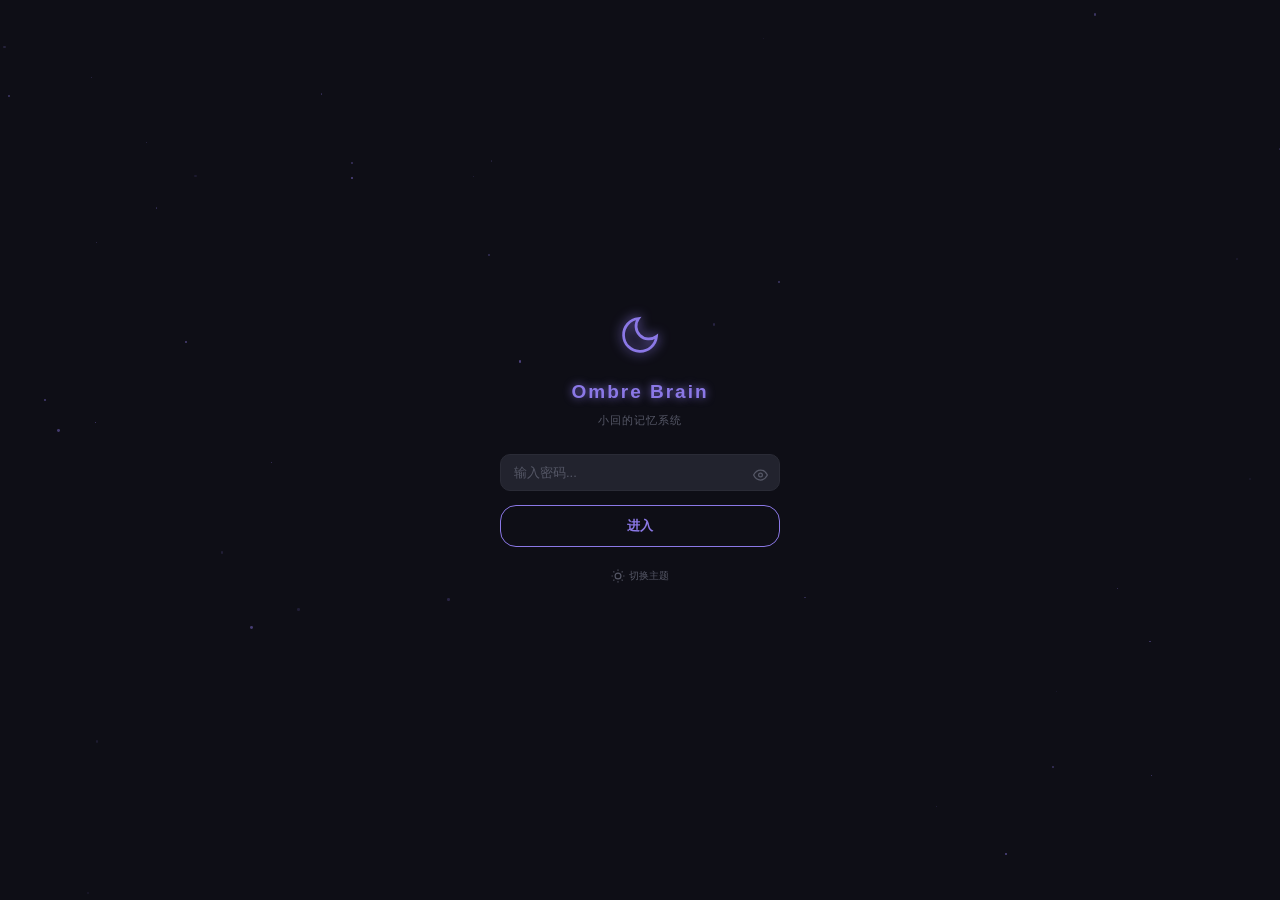
==== dashboard/static/ombre_frontend_extracted.html @ 88bc4b04 "Update" ====
﻿<!DOCTYPE html>
<html lang="zh-CN">
<head>
    <meta charset="UTF-8">
    <meta name="viewport" content="width=device-width,initial-scale=1.0,maximum-scale=1.0,user-scalable=no,viewport-fit=cover">
    <meta name="apple-mobile-web-app-capable" content="yes">
    <meta name="apple-mobile-web-app-status-bar-style" content="black-translucent">
    <meta name="apple-mobile-web-app-title" content="Ombre Brain">
    <link rel="apple-touch-icon" href="/icons/icon_light_192.png">
    <link rel="manifest" href="/manifest.json">
    <meta name="theme-color" content="#0e0e16">
    <title>Ombre Brain</title>
    <link rel="icon" href="data:image/svg+xml,<svg xmlns='http://www.w3.org/2000/svg' viewBox='0 0 100 100'><text y='.9em' font-size='90'>✨</text></svg>">
    <style>
        :root{
          --bg:#0e0e16;
          --bg-card:#16171f;
          --bg-surface:#1d1e28;
          --bg-input:#22232e;
          --border:#2a2b36;
          --text:#e2e3ea;
          --text-mid:#979aaa;
          --text-dim:#555766;
          --purple:#8b78e6;
          --purple-text:#c4b8f5;
          --purple-dim:rgba(139,120,230,0.1);
          --purple-glow:rgba(139,120,230,0.25);
          --pink:#e8a0b4;
          --pink-dim:rgba(232,160,180,0.1);
          --blue:#7eb8e0;
          --blue-dim:rgba(126,184,224,0.1);
          --shadow:0 2px 12px rgba(0,0,0,0.3)
        }
        [data-theme="light"]{
          --bg:#f5f4fa;
          --bg-card:#ffffff;
          --bg-surface:#f0eef8;
          --bg-input:#edeaf6;
          --border:#ddd8ee;
          --text:#2a2a3a;
          --text-mid:#6b6a80;
          --text-dim:#9896ac;
          --purple-text:#6b5bb8;
          --purple-dim:rgba(139,120,230,0.08);
          --purple-glow:rgba(139,120,230,0.15);
          --pink-dim:rgba(232,160,180,0.08);
          --blue-dim:rgba(126,184,224,0.08);
          --shadow:0 2px 12px rgba(139,120,230,0.08)
        }
        *{
          margin:0;
          padding:0;
          box-sizing:border-box;
          -webkit-tap-highlight-color:transparent
        }
        body{
          background:var(--bg);
          color:var(--text);
          font-family:'Noto Sans SC','PingFang SC',-apple-system,sans-serif;
          -webkit-font-smoothing:antialiased;
          overscroll-behavior:none;
          min-height:100dvh;
          transition:background .3s,color .3s
        }
        input,textarea,select,button{
          font-family:inherit
        }
        input:focus,textarea:focus{
          border-color:var(--purple)!important;
          outline:none;
          box-shadow:0 0 0 2px var(--purple-dim)
        }
        input::placeholder,textarea::placeholder{
          color:var(--text-dim)
        }
        input:-webkit-autofill,input:-webkit-autofill:hover,input:-webkit-autofill:focus,input:-webkit-autofill:active{
          -webkit-box-shadow:0 0 0 50px var(--bg-input) inset!important;
          -webkit-text-fill-color:var(--text)!important;
          transition:background-color 5000s ease-in-out 0s
        }
        ::-webkit-scrollbar{
          width:3px
        }
        ::-webkit-scrollbar-thumb{
          background:var(--border);
          border-radius:3px
        }
        html{
          overflow-y:scroll
        }
        .stars-bg{
          position:fixed;
          inset:0;
          z-index:0;
          pointer-events:none;
          overflow:hidden
        }
        .star{
          position:absolute;
          border-radius:50%;
          background:var(--purple)
        }
        @keyframes float{
          0%,100%{
          transform:translateY(0) scale(1);
          opacity:.3
        }
        50%{
          transform:translateY(-8px) scale(1.2);
          opacity:.7
        }
        }
        @keyframes slideUp{
          from{
          transform:translateY(16px);
          opacity:0
        }
        to{
          transform:translateY(0);
          opacity:1
        }
        }
        .batch-active .card{
          animation:none!important
        }
        @keyframes fadeIn{
          from{
          opacity:0
        }
        to{
          opacity:1
        }
        }
        @keyframes shake{
          0%,100%{
          transform:translateX(0)
        }
        25%{
          transform:translateX(-6px)
        }
        75%{
          transform:translateX(6px)
        }
        }
        @keyframes toastIn{
          from{
          transform:translate(-50%, calc(-50% - 16px));
          opacity:0
        }
        to{
          transform:translate(-50%, -50%);
          opacity:1
        }
        }
        @keyframes spin{
          to{
          transform:rotate(360deg)
        }
        }
        .input{
          width:100%;
          padding:10px 13px;
          border-radius:10px;
          border:1px solid var(--border);
          background:var(--bg-input);
          color:var(--text);
          font-size:13px;
          transition:border-color .2s,box-shadow .2s
        }
        .textarea{
          resize:vertical;
          line-height:1.7;
          min-height:80px
        }
        .label{
          display:block;
          font-size:11px;
          color:var(--text-dim);
          margin:11px 0 4px
        }
        .ghost-btn{
          padding:9px 16px;
          border-radius:16px;
          border:1.5px solid var(--purple);
          background:transparent;
          color:var(--purple);
          font-size:12px;
          font-weight:600;
          cursor:pointer;
          transition:all .2s;
          display:inline-flex;
          align-items:center;
          gap:4px
        }
        .ghost-btn.pink{
          border-color:var(--pink);
          color:var(--pink)
        }
        .ghost-btn.blue{
          border-color:var(--blue);
          color:var(--blue)
        }
        .ghost-btn.full{
          width:100%;
          justify-content:center;
          padding:11px;
          font-size:13px
        }
        .ghost-btn:disabled{
          opacity:.4;
          cursor:not-allowed
        }
        .ghost-btn:active{
          background:var(--purple);
          color:#fff;
          box-shadow:0 3px 12px var(--purple-glow)
        }
        .ghost-btn.pink:active{
          background:var(--pink);
          color:#fff
        }
        .ghost-btn.blue:active{
          background:var(--blue);
          color:#fff
        }
        @media (hover: hover){
        .ghost-btn:hover{
          background:var(--purple);
          color:#fff;
          box-shadow:0 3px 12px var(--purple-glow)
        }
        .ghost-btn.pink:hover{
          background:var(--pink);
          color:#fff
        }
        .ghost-btn.blue:hover{
          background:var(--blue);
          color:#fff
        }
        .ghost-btn:disabled:hover{
          background:transparent;
          color:var(--purple);
          box-shadow:none
        }
        }
        .chip{
          padding:4px 10px;
          border-radius:12px;
          border:1px solid var(--border);
          background:transparent;
          color:var(--text-mid);
          font-size:11px;
          cursor:pointer;
          transition:all .2s;
          white-space:nowrap
        }
        .chip.active{
          border-color:var(--purple);
          background:var(--purple-dim);
          color:var(--purple);
          font-weight:600
        }
        .card{
          background:var(--bg-card);
          border-radius:11px;
          padding:14px;
          margin-bottom:10px;
          border-left:3px solid var(--purple);
          box-shadow:var(--shadow);
          transition:transform .15s,opacity .15s;
          position:relative
        }
        .card:active{
          transform:scale(.995)
        }
        .card.pinned{
          border-left-color:var(--pink)
        }
        .card.resolved{
          border-left-color:var(--text-dim)
        }
        .card.feel{
          border-left-color:var(--blue)
        }
        .card.digested{
          opacity:0.4;
          border-left-color:var(--border)!important
        }
        .badge{
          font-size:9px;
          padding:2px 7px;
          border-radius:6px;
          font-weight:500;
          white-space:nowrap
        }
        .toast{
          position:fixed;
          top:20%;
          left:50%;
          transform: translate(-50%, -50%); 
          z-index:999;
          padding:8px 16px;
          border-radius:10px;
          background:var(--bg-surface);
          border:1px solid;
          font-size:12px;
          font-weight:500;
          box-shadow:0 4px 20px rgba(0,0,0,.4);
          animation:toastIn .25s ease;
          display:flex;
          align-items:center;
          gap:5px
        }
        .toast.ok{
          border-color:rgba(126,184,224,.3);
          color:var(--blue)
        }
        .toast.err{
          border-color:rgba(232,160,180,.3);
          color:var(--pink)
        }
        .modal-overlay{
          position:fixed;
          inset:0;
          z-index:200;
          background:rgba(0,0,0,.5);
          display:flex;
          align-items:center;
          justify-content:center;
          padding:20px;
          animation:fadeIn .15s
        }
        .modal{
          background:var(--bg-surface);
          border-radius:13px;
          padding:22px;
          max-width:360px;
          width:100%;
          text-align:center;
          border:1px solid var(--border)
        }
        .section-hdr{
          text-align:center;
          margin-bottom:14px;
          padding-top:4px
        }
        .section-hdr h2{
          font-size:17px;
          font-weight:700;
          margin-bottom:2px
        }
        .section-hdr p{
          color:var(--text-dim);
          font-size:11px
        }
        .stat-grid{
          display:grid;
          gap:5px;
          margin-bottom:12px
        }
        .stat-card{
          background:var(--bg-card);
          border-radius:9px;
          padding:9px 4px;
          text-align:center;
          box-shadow:var(--shadow)
        }
        .stat-card .val{
          font-size:17px;
          font-weight:700;
          color:var(--purple)
        }
        .stat-card .lbl{
          font-size:9px;
          color:var(--text-dim);
          margin-top:1px
        }
        .info-box{
          padding:8px 10px;
          background:var(--purple-dim);
          border-radius:8px;
          font-size:10px;
          color:var(--text-mid);
          line-height:1.7;
          margin-top:9px
        }
        .info-box b{
          color:var(--purple-text)
        }
        .edit-panel{
          margin-top:8px;
          padding:12px;
          background:var(--bg-surface);
          border-radius:9px;
          animation:slideUp .2s ease
        }
        .tags-row{
          display:flex;
          gap:3px;
          flex-wrap:wrap;
          margin-bottom:6px
        }
        .tag{
          background:var(--purple-dim);
          color:var(--purple);
          padding:2px 7px;
          border-radius:7px;
          font-size:10px;
          font-weight:500
        }
        .meta-row{
          display:flex;
          gap:6px;
          flex-wrap:wrap;
          font-size:10px;
          color:var(--text-dim);
          margin-bottom:4px
        }
        .loading-spinner{
          width:18px;
          height:18px;
          border:2px solid var(--border);
          border-top-color:var(--purple);
          border-radius:50%;
          animation:spin .6s linear infinite;
          display:inline-block
        }
        .page{
          padding:14px 15px 0;
          display:none
        }
        .page.active{
          display:block
        }
        .bottom-nav{
          position:fixed;
          bottom:0;
          left:0;
          right:0;
          z-index:100;
          background:var(--bg);
          transition:background .3s
        }
        [data-theme="light"] .bottom-nav{
          background:var(--bg)
        }
        .bottom-nav-inner{
          display:flex;
          max-width:500px;
          margin:0 auto;
          padding-bottom:max(env(safe-area-inset-bottom),5px)
        }
        .nav-btn{
          flex:1;
          display:flex;
          flex-direction:column;
          align-items:center;
          gap:2px;
          padding:9px 0 4px;
          background:transparent;
          border:none;
          cursor:pointer;
          color:var(--text-dim);
          transition:color .2s;
          font-size:10px
        }
        .nav-btn.active{
          color:var(--purple)
        }
        .nav-btn .dot{
          width:4px;
          height:4px;
          border-radius:2px;
          background:var(--purple);
          margin-top:1px;
          opacity:0;
          transition:opacity .2s
        }
        .nav-btn.active .dot{
          opacity:1
        }
        .top-bar{
          position:sticky;
          top:0;
          z-index:100;
          background:var(--bg);
          border-bottom:none;
          padding:12px 16px;
          padding-top:calc(env(safe-area-inset-top, 0px) + 12px);
          display:flex;
          align-items:center;
          justify-content:space-between;
          transition:background .3s
        }
        [data-theme="light"] .top-bar{
          background:var(--bg)
        }
        .search-box{
          position:relative;
          margin-bottom:8px
        }
        .search-box input{
          padding-left:34px
        }
        .search-box svg{
          position:absolute;
          left:12px;
          top:50%;
          transform:translateY(-50%);
          color:var(--text-dim)
        }
        .search-clear{
          position:absolute;
          right:8px;
          top:50%;
          transform:translateY(-50%);
          background:none;
          border:none;
          cursor:pointer;
          color:var(--text-dim);
          padding:3px
        }
        .filter-toggle{
          display:flex;
          align-items:center;
          gap:3px;
          background:none;
          border:none;
          color:var(--text-mid);
          font-size:11px;
          cursor:pointer;
          padding:1px 0;
          margin-bottom:8px
        }
        .filter-panel{
          background:var(--bg-card);
          border-radius:9px;
          padding:10px 12px;
          margin-bottom:12px;
          animation:slideUp .2s ease
        }
        .toggle-track{
          width:34px;
          height:18px;
          border-radius:9px;
          border:none;
          cursor:pointer;
          position:relative;
          transition:background .2s;
          padding:0;
          flex-shrink:0
        }
        .toggle-knob{
          width:14px;
          height:14px;
          border-radius:7px;
          background:#fff;
          position:absolute;
          top:2px;
          transition:left .2s
        }
        .chart-card{
          background:var(--bg-card);
          border-radius:11px;
          padding:12px 10px 8px;
          margin-bottom:10px;
          box-shadow:var(--shadow)
        }
        .chart-card h3{
          font-size:13px;
          font-weight:600;
          margin:0 0 8px 3px
        }
        .chart-bar{
          display:flex;
          align-items:center;
          gap:6px;
          margin-bottom:5px
        }
        .chart-bar-label{
          font-size:10px;
          color:var(--text-mid);
          width:52px;
          text-align:right;
          flex-shrink:0;
          overflow:hidden;
          text-overflow:ellipsis;
          white-space:nowrap
        }
        .chart-bar-fill{
          height:18px;
          border-radius:4px;
          transition:width .5s ease;
          min-width:2px
        }
        .chart-bar-val{
          font-size:10px;
          color:var(--text-dim);
          flex-shrink:0;
          white-space:nowrap;
          min-width:20px;
          text-align:right
        }
        .login-wrap{
          min-height:100dvh;
          display:flex;
          align-items:center;
          justify-content:center;
          padding:24px;
          position:relative
        }
        .login-card{
          text-align:center;
          width:100%;
          max-width:280px;
          z-index:1
        }
        .login-moon{
          margin:0 auto 24px;
          display:flex;
          align-items:center;
          justify-content:center
        }
        .login-moon svg{
          filter:drop-shadow(0 0 6px rgba(139,120,230,1))
        }
        .theme-btn{
          background:none;
          border:none;
          cursor:pointer;
          color:var(--text-dim);
          padding:4px;
          display:flex;
          align-items:center;
          transition:color .2s
        }
        .theme-btn:hover{
          color:var(--purple)
        }
        input[type="datetime-local"]{
          color-scheme:dark;
          background:var(--bg-input);
          border:1.5px solid var(--border);
          border-radius:8px;
          color:var(--text);
          font-size:13px;
          padding:7px 10px;
          cursor:pointer;
          transition:border-color .2s
        }
        input[type="datetime-local"]:hover{
          border-color:var(--purple)
        }
        input[type="datetime-local"]:focus{
          outline:none;
          border-color:var(--purple);
          box-shadow:0 0 0 2px var(--purple-dim)
        }
        input[type="datetime-local"]::-webkit-calendar-picker-indicator{
          filter:invert(0.6) sepia(1) saturate(3) hue-rotate(220deg);
          cursor:pointer;
          border-radius:4px;
          padding:2px
        }
        input[type="datetime-local"]::-webkit-calendar-picker-indicator:hover{
          filter:invert(0.8) sepia(1) saturate(4) hue-rotate(220deg)
        }
        [data-theme="light"] input[type="datetime-local"]{
          color-scheme:light
        }
        [data-theme="light"] input[type="datetime-local"]::-webkit-calendar-picker-indicator{
          filter:invert(0.3) sepia(1) saturate(3) hue-rotate(220deg)
        }
        input[type="range"]{
          -webkit-appearance:none;
          appearance:none;
          width:100%;
          height:4px;
          border-radius:2px;
          background:var(--border);
          outline:none;
          cursor:pointer;
          --thumb-color:var(--purple)
        }
        input[type="range"]::-webkit-slider-thumb{
          -webkit-appearance:none;
          width:14px;
          height:14px;
          border-radius:50%;
          background:var(--thumb-color);
          cursor:pointer;
          border:none;
          margin-top:0
        }
        input[type="range"]::-moz-range-track{
          height:4px;
          border-radius:2px;
          background:transparent;
          border:none
        }
        input[type="range"]::-moz-range-thumb{
          width:14px;
          height:14px;
          border-radius:50%;
          background:var(--thumb-color);
          cursor:pointer;
          border:none
        }
        .quick-actions{
          display:flex;
          gap:4px;
          flex-wrap:wrap;
          margin-top:6px;
          padding-top:6px;
        }
        .quick-btn{
          padding:4px 10px;
          border-radius:10px;
          border:1px solid var(--border);
          background:transparent;
          color:var(--text-mid);
          font-size:10px;
          cursor:pointer;
          transition:all .15s;
          display:inline-flex;
          align-items:center;
          gap:3px
        }
        @media (hover: hover) {
          .quick-btn:hover{
            border-color:var(--purple);
            color:var(--purple);
            background:var(--purple-dim)
          }
          .quick-btn.danger:hover{
            border-color:var(--pink);
            color:var(--pink);
            background:var(--pink-dim)
          }
        }
        
        .quick-btn:active{
          border-color:var(--purple);
          color:var(--purple);
          background:var(--purple-dim)
        }
        .quick-btn.danger:active{
          border-color:var(--pink);
          color:var(--pink);
          background:var(--pink-dim)
        }
        .batch-bar{
          position:fixed;
          top:calc(env(safe-area-inset-top, 0px) + 50px);
          left:50%;
          transform:translateX(-50%);
          z-index:101;
          background:var(--bg-surface);
          border:1px solid var(--border);
          border-radius:12px;
          padding:8px 14px;
          display:flex;
          align-items:center;
          gap:8px;
          box-shadow:0 4px 20px rgba(0,0,0,.3);
          max-width:460px;
          width:calc(100% - 30px)
        }
        [data-theme="light"] .batch-bar{
          box-shadow:0 4px 20px rgba(139,120,230,.12)
        }
        .batch-check{
          width:18px;
          height:18px;
          border-radius:5px;
          border:1.5px solid var(--border);
          background:transparent;
          cursor:pointer;
          display:flex;
          align-items:center;
          justify-content:center;
          transition:all .15s;
          flex-shrink:0;
          font-size:11px;
          color:transparent
        }
        .batch-check.checked{
          border-color:var(--purple);
          background:var(--purple);
          color:#fff
        }
        .grow-entry{
          padding:10px;
          margin-bottom:8px;
          background:var(--bg-card);
          border-radius:9px;
          border:1px solid var(--border)
        }
        .pager{
          display:flex;
          align-items:center;
          justify-content:center;
          gap:6px;
          padding:14px 0 4px;
          flex-wrap:wrap
        }
        .pager-btn{
          padding:6px 14px;
          border-radius:12px;
          border:1.5px solid var(--border);
          background:transparent;
          color:var(--text-mid);
          font-size:11px;
          font-weight:500;
          cursor:pointer;
          transition:all .2s
        }
        .pager-btn:hover:not(:disabled){
          border-color:var(--purple);
          color:var(--purple);
          background:var(--purple-dim)
        }
        .pager-btn:disabled{
          opacity:.3;
          cursor:not-allowed
        }
        .pager-info{
          font-size:11px;
          color:var(--text-dim);
          white-space:nowrap
        }
        .pager-num{
          width:28px;
          height:28px;
          border-radius:8px;
          border:1px solid var(--border);
          background:transparent;
          color:var(--text-mid);
          font-size:11px;
          font-weight:500;
          cursor:pointer;
          transition:all .2s;
          display:inline-flex;
          align-items:center;
          justify-content:center
        }
        .pager-num:hover{
          border-color:var(--purple);
          color:var(--purple);
          background:var(--purple-dim)
        }
        .pager-num.active{
          border-color:var(--purple);
          background:var(--purple);
          color:#fff;
          cursor:default
        }
        @media(max-width:400px){
          .card{
          padding:12px
        }
        .stat-card{
          padding:7px 3px
        }
        .stat-card .val{
          font-size:15px
        }
        }
    </style>
    <script>if(localStorage.getItem('ombre-theme')==='light')document.documentElement.setAttribute('data-theme','light')</script>
</head>
<body>
    <div class="stars-bg" id="starsBg"></div>
    <div id="loginPage" class="login-wrap">
        <div class="login-card">
            <div class="login-moon"><svg width="44" height="44" viewBox="0 0 24 24" fill="none" stroke="var(--purple)" stroke-width="1.5" stroke-linecap="round">
                    <path d="M21 12.79A9 9 0 1 1 11.21 3 7 7 0 0 0 21 12.79z" />
                </svg></div>
            <h1 style="color:var(--purple);font-size:19px;font-weight:700;letter-spacing:2px;margin-bottom:10px;text-shadow:0 0 8px rgba(139,120,230,0.8)">Ombre Brain</h1>
            <p style="color:var(--text-dim);font-size:11px;letter-spacing:1px;margin-bottom:26px">小回的记忆系统</p>
            <div id="pwWrap" style="position:relative"><input type="password" id="pwInput" class="input" placeholder="输入密码..." style="margin-bottom:4px;padding-right:36px"><button onclick="togglePwVisible()"
                    style="position:absolute;right:10px;top:50%;transform:translateY(-50%);background:none;border:none;cursor:pointer;color:var(--text-dim);padding:2px;display:flex"><svg width="15" height="15" viewBox="0 0 24 24" fill="none" stroke="currentColor" stroke-width="2"
                        stroke-linecap="round" id="pwEyeIcon">
                        <path d="M1 12s4-8 11-8 11 8 11 8-4 8-11 8-11-8-11-8z" />
                        <circle cx="12" cy="12" r="3" />
                    </svg></button></div>
            <p id="pwErr" style="color:var(--pink);font-size:11px;margin:6px 0;display:none">密码错误</p><button id="loginBtn" class="ghost-btn full" onclick="doLogin()" style="margin-top:10px">进入</button><button class="theme-btn" onclick="toggleTheme()"
                style="margin:18px auto 0;display:flex;align-items:center;gap:4px;color:var(--text-dim);font-size:10px"><svg width="14" height="14" viewBox="0 0 24 24" fill="none" stroke="currentColor" stroke-width="2">
                    <circle cx="12" cy="12" r="5" />
                    <line x1="12" y1="1" x2="12" y2="3" />
                    <line x1="12" y1="21" x2="12" y2="23" />
                    <line x1="4.22" y1="4.22" x2="5.64" y2="5.64" />
                    <line x1="18.36" y1="18.36" x2="19.78" y2="19.78" />
                    <line x1="1" y1="12" x2="3" y2="12" />
                    <line x1="21" y1="12" x2="23" y2="12" />
                    <line x1="4.22" y1="19.78" x2="5.64" y2="18.36" />
                    <line x1="18.36" y1="5.64" x2="19.78" y2="4.22" />
                </svg>切换主题</button>
        </div>
    </div>
    <div id="mainApp" style="display:none">
        <div class="top-bar">
            <div style="display:flex;align-items:center;gap:7px"><svg width="17" height="17" viewBox="0 0 24 24" fill="none" stroke="var(--purple)" stroke-width="2.2" stroke-linecap="round" style="filter:drop-shadow(0 0 3px rgba(139,120,230,1))">
                    <path d="M21 12.79A9 9 0 1 1 11.21 3 7 7 0 0 0 21 12.79z" />
                </svg><span style="font-weight:700;font-size:15px;color:var(--purple);letter-spacing:1.5px;text-shadow:0 0 6px rgba(139,120,230,0.8)">Ombre Brain</span></div>
            <div style="display:flex;align-items:center;gap:8px"><span style="font-size:10px;color:var(--text-dim);white-space:nowrap">小回的记忆</span><button class="theme-btn" onclick="toggleTheme()" title="主题"><svg width="16" height="16" viewBox="0 0 24 24" fill="none" stroke="currentColor"
                        stroke-width="2">
                        <circle cx="12" cy="12" r="5" />
                        <line x1="12" y1="1" x2="12" y2="3" />
                        <line x1="12" y1="21" x2="12" y2="23" />
                        <line x1="4.22" y1="4.22" x2="5.64" y2="5.64" />
                        <line x1="18.36" y1="18.36" x2="19.78" y2="19.78" />
                        <line x1="1" y1="12" x2="3" y2="12" />
                        <line x1="21" y1="12" x2="23" y2="12" />
                        <line x1="4.22" y1="19.78" x2="5.64" y2="18.36" />
                        <line x1="18.36" y1="5.64" x2="19.78" y2="4.22" />
                    </svg></button><button class="theme-btn" onclick="refreshData()" title="刷新"><svg width="15" height="15" viewBox="0 0 24 24" fill="none" stroke="currentColor" stroke-width="2" stroke-linecap="round">
                        <polyline points="23 4 23 10 17 10" />
                        <polyline points="1 20 1 14 7 14" />
                        <path d="M3.51 9a9 9 0 0 1 14.85-3.36L23 10M1 14l4.64 4.36A9 9 0 0 0 20.49 15" />
                    </svg></button><button class="theme-btn" onclick="doLogoutApp()" title="退出"><svg width="14" height="14" viewBox="0 0 24 24" fill="none" stroke="currentColor" stroke-width="2" stroke-linecap="round">
                        <path d="M9 21H5a2 2 0 0 1-2-2V5a2 2 0 0 1 2-2h4" />
                        <polyline points="16 17 21 12 16 7" />
                        <line x1="21" y1="12" x2="9" y2="12" />
                    </svg></button></div>
        </div>
        <main style="padding-bottom:88px;max-width:500px;margin:0 auto">
            <div class="page active" id="pageRecall">
                <div id="recallTop"></div>
                <div id="recallSearchWrap" style="display:none"><div style="display:flex;gap:6px;margin-bottom:8px;align-items:center"><div class="search-box" style="flex:1;margin-bottom:0"><svg width="14" height="14" viewBox="0 0 24 24" fill="none" stroke="currentColor" stroke-width="2"><circle cx="11" cy="11" r="8"/><line x1="21" y1="21" x2="16.65" y2="16.65"/></svg><input class="input" id="recallSearchFixed" placeholder="搜索关键词..."><button id="searchClearBtn" class="search-clear" style="display:none" onclick="document.getElementById('recallSearchFixed').value='';searchQuery='';recallPage=1;renderRecall()">✕</button></div><button class="quick-btn" id="batchBtnFixed" style="padding:8px 12px;font-size:11px" onclick="toggleBatchMode()">🌸 批量</button></div></div>
                <div id="recallContent"></div>
            </div>
            <div class="page" id="pageRecord"></div>
            <div class="page" id="pagePulse"></div>
        </main>
        <nav class="bottom-nav">
            <div class="bottom-nav-inner"><button class="nav-btn active" data-page="recall" onclick="switchPage('recall')"><svg width="19" height="19" viewBox="0 0 24 24" fill="none" stroke="currentColor" stroke-width="1.5">
                        <polygon points="12 2 15.09 8.26 22 9.27 17 14.14 18.18 21.02 12 17.77 5.82 21.02 7 14.14 2 9.27 8.91 8.26 12 2" />
                    </svg><span>回溯</span>
                    <div class="dot"></div>
                </button><button class="nav-btn" data-page="record" onclick="switchPage('record')"><svg width="19" height="19" viewBox="0 0 24 24" fill="none" stroke="currentColor" stroke-width="1.5">
                        <line x1="12" y1="5" x2="12" y2="19" />
                        <line x1="5" y1="12" x2="19" y2="12" />
                    </svg><span>刻录</span>
                    <div class="dot"></div>
                </button><button class="nav-btn" data-page="pulse" onclick="switchPage('pulse')"><svg width="19" height="19" viewBox="0 0 24 24" fill="none" stroke="currentColor" stroke-width="1.5">
                        <polyline points="22 12 18 12 15 21 9 3 6 12 2 12" />
                    </svg><span>脉搏</span>
                    <div class="dot"></div>
                </button></div>
        </nav>
    </div>
    <div id="toastContainer"></div>
    <div id="modalContainer"></div>
    <script>
                var memories=[],currentPage='recall',editingId=null,filterStatus='all',sortBy='newest',searchQuery='',showFilters=false,filterDomain='',filterTimeRange='',filterImportance=0,batchMode=false,selectedIds=new Set(),editDomains={
        },recordDomains=[],recordPinned=false,growEntries=null,growDomains={
        },recallPage=1,_skipScroll=false,_opLock=false,_doScrollTop=false;
        var PAGE_SIZE=6;
        var PREDEFINED_DOMAINS=['家庭','恋爱','友谊','社交','情绪','回忆','梦境','自省','游戏','影视','音乐','阅读','创作','手工','财务','计划','待办','工作','学习','考试','求职','饮食','穿搭','出行','居家','购物','健康','心理','睡眠','运动','编程','AI','硬件','网络'];
                var DOMAIN_GROUPS=[{
          name:'人际',color:'#e8a0b4',items:['家庭','恋爱','友谊','社交']
        },{
          name:'内心',color:'#e8b89a',items:['情绪','回忆','梦境','自省']
        },{
          name:'兴趣',color:'#d4a06a',items:['游戏','影视','音乐','阅读','创作','手工']
        },{
          name:'事务',color:'#c8b84d',items:['财务','计划','待办']
        },{
          name:'成长',color:'#5bb8c9',items:['工作','学习','考试','求职']
        },{
          name:'日常',color:'#5f8fd5',items:['饮食','穿搭','出行','居家','购物']
        },{
          name:'身心',color:'#a08ce0',items:['健康','心理','睡眠','运动']
        },{
          name:'数字',color:'#8a8aad',items:['编程','AI','硬件','网络']
        }];
        function allDomainsFromMemories(){var dm={};memories.forEach(function(m){(m.domain||[]).forEach(function(d){dm[d]=(dm[d]||0)+1})});return Object.entries(dm).sort(function(a,b){return b[1]-a[1]}).map(function(x){return x[0]})}
                function getDomainColor(d){
          var map={
            '家庭':'#e8a0b4',
              '恋爱':'#e8a0b4',
              '友谊':'#e8a0b4',
              '社交':'#e8a0b4',
              '情绪':'#e8b89a',
              '回忆':'#e8b89a',
              '梦境':'#e8b89a',
              '自省':'#e8b89a',
              '游戏':'#d4a06a',
              '影视':'#d4a06a',
              '音乐':'#d4a06a',
              '阅读':'#d4a06a',
              '创作':'#d4a06a',
              '手工':'#d4a06a',
              '财务':'#c8b84d',
              '计划':'#c8b84d',
              '待办':'#c8b84d',
              '工作':'#5bb8c9',
              '学习':'#5bb8c9',
              '考试':'#5bb8c9',
              '求职':'#5bb8c9',
              '饮食':'#5f8fd5',
              '穿搭':'#5f8fd5',
              '出行':'#5f8fd5',
              '居家':'#5f8fd5',
              '购物':'#5f8fd5',
              '健康':'#a08ce0',
              '心理':'#a08ce0',
              '睡眠':'#a08ce0',
              '运动':'#a08ce0',
              '编程':'#8a8aad',
              'AI':'#8a8aad',
              '硬件':'#8a8aad',
              '网络':'#8a8aad',
              '未分类':'#777777'
          };
          return map[d]||'#777777'
        }
                function getDomainGroup(d){
          var g={
            '家庭':'人际',
              '恋爱':'人际',
              '友谊':'人际',
              '社交':'人际',
              '情绪':'内心',
              '回忆':'内心',
              '梦境':'内心',
              '自省':'内心',
              '游戏':'兴趣',
              '影视':'兴趣',
              '音乐':'兴趣',
              '阅读':'兴趣',
              '创作':'兴趣',
              '手工':'兴趣',
              '财务':'事务',
              '计划':'事务',
              '待办':'事务',
              '工作':'成长',
              '学习':'成长',
              '考试':'成长',
              '求职':'成长',
              '饮食':'日常',
              '穿搭':'日常',
              '出行':'日常',
              '居家':'日常',
              '购物':'日常',
              '健康':'身心',
              '心理':'身心',
              '睡眠':'身心',
              '运动':'身心',
              '编程':'数字',
              'AI':'数字',
              '硬件':'数字',
              '网络':'数字'
          };
          return g[d]||'其它'
        }
                function createStars(){
          var bg=document.getElementById('starsBg');
          bg.innerHTML='';
          for(var i=0;i<40;i++){
            var s=document.createElement('div');
            s.className='star';
            var sz=Math.random()*2.5+.5;
            s.style.cssText='width:'+sz+'px;height:'+sz+'px;left:'+Math.random()*100+'%;top:'+Math.random()*100+'%;opacity:'+(Math.random()*.4+.1)+';animation:float '+(3+Math.random()*5)+'s ease-in-out '+(Math.random()*5)+'s infinite';
            bg.appendChild(s)
          }
        }createStars();
        function toggleTheme(){var b=document.body;b.setAttribute('data-theme',b.getAttribute('data-theme')==='light'?'':'light');var isL=b.getAttribute('data-theme')==='light';localStorage.setItem('ombre-theme',isL?'light':'dark');document.querySelector('meta[name="theme-color"]').content=isL?'#f5f4fa':'#0e0e16'}
        if(localStorage.getItem('ombre-theme')==='light')document.body.setAttribute('data-theme','light');document.documentElement.removeAttribute('data-theme');
        function fmtDate(s){if(!s)return'—';try{var d=new Date(s);return d.getFullYear()+'-'+String(d.getMonth()+1).padStart(2,'0')+'-'+String(d.getDate()).padStart(2,'0')}catch(e){return s.slice(0,10)}}
        function escHtml(s){var d=document.createElement('div');d.textContent=s;return d.innerHTML}
        function toLocalISO(d){var o=d.getTimezoneOffset();return new Date(d-o*60000).toISOString().slice(0,19)}
        var _toastDismissTimer=null;
        function showToast(msg,type){
          type=type||'ok';
          if(_toastDismissTimer){ clearTimeout(_toastDismissTimer); _toastDismissTimer=null; }
          var c=document.getElementById('toastContainer');
          c.innerHTML='<div class="toast '+type+'">'+escHtml(msg)+'</div>';
          _toastDismissTimer=setTimeout(function(){ c.innerHTML=''; _toastDismissTimer=null; },2600);
        }
        // 持续型 toast：caller 控制何时清除，更新文字时复用 DOM 节点（避免每秒闪烁重渲染）
        function _setPersistToast(msg, type){
          type=type||'ok';
          if(_toastDismissTimer){ clearTimeout(_toastDismissTimer); _toastDismissTimer=null; }
          var c=document.getElementById('toastContainer');
          var t=c.querySelector('.toast');
          if(!t){
            var div=document.createElement('div');
            div.className='toast '+type;
            c.innerHTML='';
            c.appendChild(div);
            t=div;
          } else {
            t.className='toast '+type;
          }
          t.textContent=msg;
        }
        function _clearToast(){
          if(_toastDismissTimer){ clearTimeout(_toastDismissTimer); _toastDismissTimer=null; }
          document.getElementById('toastContainer').innerHTML='';
        }
        function closeModal(){document.getElementById('modalContainer').innerHTML=''}
                function updSlider(el){
          if(!el||el.type!=='range')return;
          var min=+el.min,max=+el.max,v=+el.value,pct=((v-min)/(max-min))*100;
          var tc=el.getAttribute('data-color')||'var(--purple)';
          el.style.background='linear-gradient(to right,'+tc+' '+pct+'%,var(--border) '+pct+'%)';
          el.style.borderRadius='2px'
        }
        function initSliders(){document.querySelectorAll('input[type="range"]').forEach(updSlider)}
                var _loginLockTimer=null;
        function _stopLockCountdown(){
          if(_loginLockTimer){ clearInterval(_loginLockTimer); _loginLockTimer=null; }
          var btn=document.getElementById('loginBtn');
          if(btn){ btn.disabled=false; btn.style.opacity=''; }
        }
        function _startLockCountdown(secs, msgFn){
          var pwErr=document.getElementById('pwErr');
          var btn=document.getElementById('loginBtn');
          if(_loginLockTimer){ clearInterval(_loginLockTimer); }
          var remaining=secs;
          pwErr.textContent=msgFn(remaining);
          pwErr.style.display='block';
          if(btn){ btn.disabled=true; btn.style.opacity='0.5'; }
          _loginLockTimer=setInterval(function(){
            remaining-=1;
            if(remaining<=0){
              _stopLockCountdown();
              pwErr.style.display='none';
            } else {
              pwErr.textContent=msgFn(remaining);
            }
          },1000);
        }
        async function doLogin(){
          var btn=document.getElementById('loginBtn');
          if(btn && btn.disabled) return;
          var pw=document.getElementById('pwInput').value;
          var pwErr=document.getElementById('pwErr');
          try{
            var res=await fetch('/api/login',{
              method:'POST',headers:{
                'Content-Type':'application/json'
              },body:JSON.stringify({
                password:pw
              })
            });
            var d={};
            try{ d=await res.json(); }catch(e){}
            if(res.ok && d.ok){
              _stopLockCountdown();
              pwErr.style.display='none';
              document.getElementById('loginPage').style.display='none';
              document.getElementById('mainApp').style.display='block';
              loadMemories().then(function(){window.scrollTo(0,0)});
              return;
            }
            document.getElementById('pwWrap').style.animation='shake .45s ease';
            setTimeout(function(){
              document.getElementById('pwWrap').style.animation=''
            },1500);
            if(d.locked){
              var msgFn = res.status===429
                ? function(s){ return '已锁定，请在 '+s+' 秒后重试'; }
                : function(s){ return '密码错误次数过多，已锁定 '+s+' 秒'; };
              _startLockCountdown(d.lock_seconds||60, msgFn);
            } else if(typeof d.remaining==='number' && d.remaining<4){
              pwErr.textContent='密码错误，还剩 '+d.remaining+' 次机会';
              pwErr.style.display='block';
            } else {
              pwErr.textContent='密码错误';
              pwErr.style.display='block';
            }
          }catch(e){
            showToast('连接失败','err')
          }
        }
        document.getElementById('pwInput').addEventListener('keydown',function(e){if(e.key==='Enter')doLogin()});
                function togglePwVisible(){
          var i=document.getElementById('pwInput');
          var h=i.type==='password';
          i.type=h?'text':'password';
          document.getElementById('pwEyeIcon').innerHTML=h?'<path d="M17.94 17.94A10.07 10.07 0 0 1 12 20c-7 0-11-8-11-8a18.45 18.45 0 0 1 5.06-5.94M9.9 4.24A9.12 9.12 0 0 1 12 4c7 0 11 8 11 8a18.5 18.5 0 0 1-2.16 3.19m-6.72-1.07a3 3 0 1 1-4.24-4.24"/>' +
                  '<line x1="1" y1="1" x2="23" y2="23"/>':'<path d="M1 12s4-8 11-8 11 8 11 8-4 8-11 8-11-8-11-8z"/><circle cx="12" cy="12" r="3"/>'
        }
        async function refreshData(){showToast('刷新中...');await loadMemories();showToast('已刷新 ✨')}
        async function doLogoutApp(){
          try{ await fetch('/api/logout',{method:'POST'}); }catch(e){}
          document.getElementById('mainApp').style.display='none';
          document.getElementById('loginPage').style.display='flex';
          document.getElementById('pwInput').value='';
          document.getElementById('pwErr').style.display='none';
          memories=[];
        }
        // 全局 fetch 拦截：任何 API 返回 401 都把用户踢回登录页
        (function(){
          var _origFetch=window.fetch;
          window.fetch=function(input,init){
            var url=typeof input==='string'?input:(input&&input.url)||'';
            return _origFetch.apply(this,arguments).then(function(res){
              if(res.status===401 && url.indexOf('/api/login')<0){
                try{ doLogoutApp(); }catch(e){}
              }
              return res;
            });
          };
        })();
        // 页面加载时探测 session：已登录就直接进 mainApp
        (async function _initSession(){
          try{
            var res=await fetch('/api/session_status');
            if(!res.ok) return;
            var d=await res.json();
            if(d.authenticated){
              document.getElementById('loginPage').style.display='none';
              document.getElementById('mainApp').style.display='block';
              loadMemories();
            }
          }catch(e){}
        })();
        async function loadMemories(){try{var res=await fetch('/api/memories');memories=await res.json()}catch(e){memories=[];showToast('加载失败','err')}renderCurrentPage()}
                var _pageScrollY={};
        function switchPage(p){
          _pageScrollY[currentPage]=window.scrollY;
          currentPage=p;
          document.querySelectorAll('.page').forEach(function(el){
            el.classList.remove('active')
          });
          document.getElementById('page'+p.charAt(0).toUpperCase()+p.slice(1)).classList.add('active');
          document.querySelectorAll('.nav-btn').forEach(function(b){
            b.classList.toggle('active',b.dataset.page===p)
          });
          renderCurrentPage();
          window.scrollTo(0,_pageScrollY[p]||0)
        }
        function renderCurrentPage(){if(currentPage==='recall')renderRecall();else if(currentPage==='record')renderRecord();else if(currentPage==='pulse')renderPulse()}
        function getPageNumbers(cur,total){if(total<=7){var a=[];for(var i=1;i<=total;i++)a.push(i);return a}var pages=[1];if(cur>3)pages.push('...');for(var i=Math.max(2,cur-1);i<=Math.min(total-1,cur+1);i++)pages.push(i);if(cur<total-2)pages.push('...');if(total>1)pages.push(total);return pages}
        
        function renderRecall(){
          cleanupEditDomains();var list=[].concat(memories);
                    if(searchQuery){
            var q=searchQuery.toLowerCase();
            list=list.filter(function(m){
              return(m.name||'').toLowerCase().indexOf(q)>=0||(m.content||'').toLowerCase().indexOf(q)>=0||(m.tags||[]).some(function(t){
                return t.toLowerCase().indexOf(q)>=0
              })||(m.domain||[]).some(function(d){
                return d.indexOf(q)>=0
              })
            })
          }
                    if(filterStatus==='pinned')list=list.filter(function(m){
            return m.pinned
          });
          else if(filterStatus==='active')list=list.filter(function(m){
            return!m.resolved&&!m.pinned&&!m.digested&&m.type!=='feel'&&m.type!=='archive'
          });
          else if(filterStatus==='dormant')list=list.filter(function(m){
            return m.type==='archive'
          });
          else if(filterStatus==='feel')list=list.filter(function(m){
            return m.type==='feel'
          });
          else if(filterStatus==='digested')list=list.filter(function(m){
            return m.digested
          });
          if(filterTimeRange){var days={'7d':7,'30d':30,'90d':90}[filterTimeRange]||30;var cut=new Date(Date.now()-days*86400000);list=list.filter(function(m){return new Date(m.created)>=cut})}
          if(filterImportance>0)list=list.filter(function(m){return(m.importance||5)>=filterImportance});
          if(filterDomain)list=list.filter(function(m){return(m.domain||[]).indexOf(filterDomain)>=0});
                    if(sortBy==='newest')list.sort(function(a,b){
            return new Date(b.created||0)-new Date(a.created||0)
          });
          else if(sortBy==='importance')list.sort(function(a,b){
            return(b.importance||0)-(a.importance||0)
          });
          else if(sortBy==='activation')list.sort(function(a,b){
            return(b.activation_count||0)-(a.activation_count||0)
          });
          else list.sort(function(a,b){
            return(b.score||0)-(a.score||0)
          });
                    var ct={
            t:memories.length,p:memories.filter(function(m){
              return m.pinned
            }).length,a:memories.filter(function(m){
              return!m.resolved&&!m.pinned&&!m.digested&&m.type!=='feel'&&m.type!=='archive'
            }).length,ar:memories.filter(function(m){
              return m.type==='archive'
            }).length,f:memories.filter(function(m){
              return m.type==='feel'
            }).length,dg:memories.filter(function(m){
              return m.digested
            }).length
          };
          var totalFiltered=list.length;var totalPages=Math.max(1,Math.ceil(totalFiltered/PAGE_SIZE));if(recallPage>totalPages)recallPage=totalPages;if(recallPage<1)recallPage=1;window._currentList=list;var startIdx=(recallPage-1)*PAGE_SIZE;var pageList=list.slice(startIdx,startIdx+PAGE_SIZE);
          var topHtml='<div class="section-hdr"><h2>🌌 记忆回溯</h2><p>每一条都是潜意识里的珍藏</p></div>';
          topHtml += '<div class="stat-grid" style="grid-template-columns:repeat(3,1fr)">' +
                      '<div class="stat-card"><div class="val">' + ct.t + '</div><div class="lbl">⭐ 总记忆</div></div>' +
                      '<div class="stat-card"><div class="val">' + ct.p + '</div><div class="lbl">💎 核心准则</div></div>' +
                      '<div class="stat-card"><div class="val">' + ct.f + '</div><div class="lbl">💭 感受</div></div>' +
                      '<div class="stat-card"><div class="val">' + ct.a + '</div><div class="lbl">✨ 活跃中</div></div>' +
                      '<div class="stat-card"><div class="val">' + ct.ar + '</div><div class="lbl">💤 已沉底</div></div>' +
                      '<div class="stat-card"><div class="val">' + ct.dg + '</div><div class="lbl">😶‍🌫️ 已隐藏</div></div>' +
                  '</div>';
          document.getElementById('recallTop').innerHTML=topHtml;
          document.getElementById('recallSearchWrap').style.display='';
          document.getElementById('searchClearBtn').style.display=searchQuery?'':'none';
          var bb=document.getElementById('batchBtnFixed');if(bb){bb.style.cssText='padding:8px 12px;font-size:11px;'+(batchMode?'border-color:var(--purple);color:var(--purple);background:var(--purple-dim)':'');}
          var html='';
          html+='<button class="filter-toggle" onclick="showFilters=!showFilters;renderRecall()"><svg width="11" height="11" viewBox="0 0 24 24" fill="none" stroke="currentColor" stroke-width="2"><polygon points="22 3 2 3 10 12.46 10 19 14 21 14 12.46 22 3"/></svg> 筛选与排序 '+
            (showFilters?'▲':'▼')+'</button>';
                    if(showFilters){
            html+='<div class="filter-panel"><div style="margin-bottom:8px"><span class="label" style="margin-top:0">状态</span><div style="display:flex;gap:4px;margin-bottom:4px">';
            [['all','⭐ 总记忆('+ct.t+')'],['pinned','💎 核心准则('+ct.p+')'],['feel','💭 感受('+ct.f+')']].forEach(function(sf){
              html+='<button class="chip '+(filterStatus===sf[0]?'active':'')+'" onclick="filterStatus=\''+sf[0]+'\';recallPage=1;renderRecall()">'+sf[1]+'</button>'
            });
            html+='</div><div style="display:flex;gap:4px">';
            [['active','✨ 活跃中('+ct.a+')'],['dormant','💤 已沉底('+ct.ar+')'],['digested','😶‍🌫️ 已隐藏('+ct.dg+')']].forEach(function(sf){
              html+='<button class="chip '+(filterStatus===sf[0]?'active':'')+'" onclick="filterStatus=\''+sf[0]+'\';recallPage=1;renderRecall()">'+sf[1]+'</button>'
            });
            html+='</div></div><span class="label">排序</span><div style="display:flex;gap:4px;flex-wrap:wrap">';
            [['newest','最新创建'],['activation','回想次数'],['importance','重要性'],['weight','权重']].forEach(function(so){
              html+='<button class="chip '+(sortBy===so[0]?'active':'')+'" onclick="sortBy=\''+so[0]+'\';recallPage=1;renderRecall()">'+so[1]+'</button>'
            });
            html+='</div><span class="label">时间范围</span><div style="display:flex;gap:4px;flex-wrap:wrap">';
            [['','全部'],['7d','近7天'],['30d','近30天'],['90d','近90天']].forEach(function(tf){
              html+='<button class="chip '+(filterTimeRange===tf[0]?'active':'')+'" onclick="filterTimeRange=\''+tf[0]+'\';recallPage=1;renderRecall()">'+tf[1]+'</button>'
            });
            html+='</div>' +
              '<span class="label">重要度: <span id="filterImpLabel">'+(filterImportance>0?'≥ '+filterImportance:'不限')+
              '</span>' +
              '</span>' +
              '<input type="range" min="0" max="10" value="'+filterImportance+
              '" data-color="var(--purple)" style="margin-bottom:6px" oninput="document.getElementById(\'filterImpLabel\').textContent=this.value==0?\'不限\':\'≥ \'+this.value;updSlider(this)" onchange="filterImportance=parseInt(this.value);recallPage=1;renderRecall()">' +
                      '<span class="label">领域</span><div style="display:flex;gap:3px;flex-wrap:wrap"><button class="chip '+(filterDomain===''?'active':'')+'" onclick="filterDomain=\'\';recallPage=1;renderRecall()">全部</button>';
            allDomainsFromMemories().forEach(function(d){
              if(d === '未分类') return;
              var gc=getDomainColor(d);var isA=filterDomain===d;
              // 用 data-domain 承载值 + 用 dataset 在 onclick 读取，避免 d 被作为 JS / HTML 内联拼接（XSS 防御）
              html+='<button class="chip '+(isA?'active':'')+'" style="'+(isA?'border-color:'+gc+';color:'+gc+';background:'+gc+'0A':'')+'" data-domain="'+escHtml(d)+'" onclick="filterDomain=this.dataset.domain;recallPage=1;renderRecall()">'+escHtml(d)+'</button>'
            });
            html+='</div></div>'
          }
                    if(batchMode)html+='<div style="display:flex;align-items:center;gap:8px;margin-bottom:8px;font-size:11px;color:var(--text-mid)">' +
                      '<button class="quick-btn" onclick="selectAll()">全选</button><button class="quick-btn" onclick="selectedIds.clear();renderRecall()">取消全选</button>' +
                      '<span>已选 '+selectedIds.size+' 条</span></div>';
          if(!list.length)html+='<div style="text-align:center;padding:44px 0;color:var(--text-dim)"><p style="font-size:12px">'+(memories.length?'暂无符合条件的记忆':'还没有任何记忆，去刻录一条吧')+'</p></div>';
                    else{
            for(var i=0;i<pageList.length;i++)html+=renderCard(pageList[i],i);
            if(totalPages>1){
              html+='<div class="pager">' +
                      '<button class="pager-btn" onclick="_doScrollTop=true;recallPage--;renderRecall()"'+(recallPage<=1?' disabled':'')+'>‹</button>';
              var pns=getPageNumbers(recallPage,totalPages);
              for(var pi=0;pi<pns.length;pi++){
                var pn=pns[pi];
                if(pn==='...'){
                  html+='<span class="pager-info">…</span>'
                }else{
                  html+='<button class="pager-num'+(pn===recallPage?' active':'')+'" onclick="_doScrollTop=true;recallPage='+pn+';renderRecall()">'+pn+'</button>'
                }
              }html+='<button class="pager-btn" onclick="_doScrollTop=true;recallPage++;renderRecall()"'+(recallPage>=totalPages?' disabled':'')+'>›</button>' +
                      '<span class="pager-info" style="margin-left:4px">共 '+totalFiltered+' 条</span>' +
                      '</div>'
            }
          }
          var rc=document.getElementById('recallContent');var _sy=window.scrollY;rc.innerHTML=html;window.scrollTo(0,_sy);if(batchMode)rc.classList.add('batch-active');else rc.classList.remove('batch-active');
          renderBatchBar();setTimeout(initSliders,10);if(_doScrollTop){setTimeout(function(){window.scrollTo(0,0)},20);}_doScrollTop=false;_skipScroll=false;_opLock=false;
        }
                function renderCard(m,idx){
          var isFeel=m.type==='feel',isArc=m.type==='archive',isDig=m.digested;
          var bc;
          if(isFeel){
            if(m.pinned)bc='pinned';
            else if(m.resolved)bc='resolved';
            else bc='feel'
          }else{
            if(m.pinned)bc='pinned';
            else if(isArc)bc='resolved';
            else bc=''
          }if(isDig)bc+=' digested';
          var statusLabel;
          if(isFeel){
            if(isDig)statusLabel='感受·已隐藏';
            else if(m.pinned)statusLabel='感受·核心准则';
            else if(m.resolved)statusLabel='感受·已沉底';
            else statusLabel='感受·活跃中'
          }else{
            if(isDig)statusLabel='已隐藏';
            else if(m.pinned)statusLabel='核心准则';
            else if(isArc)statusLabel='已沉底';
            else statusLabel='活跃中'
          }var statusColor,statusBg;
          if(isDig){
            statusColor='var(--text-dim)';
            statusBg='rgba(85,87,102,.08)'
          }else if(m.pinned){
            statusColor='var(--pink)';
            statusBg='var(--pink-dim)'
          }else if(isFeel&&!m.resolved){
            statusColor='var(--blue)';
            statusBg='var(--blue-dim)'
          }else if(isArc||m.resolved){
            statusColor='var(--text-dim)';
            statusBg='rgba(85,87,102,.08)'
          }else{
            statusColor='var(--purple)';
            statusBg='var(--purple-dim)'
          }var titleEmoji;
          if(isDig)titleEmoji='😶‍🌫️ ';
          else if(m.pinned)titleEmoji='💎 ';
          else if(isArc||m.resolved)titleEmoji='💤 ';
          else if(isFeel)titleEmoji='💭 ';
          else titleEmoji='✨ ';
          var titleColor=(isFeel&&!m.pinned&&!m.resolved&&!isDig)?'var(--blue)':'var(--purple-text)';
          var displayTitle=isFeel?fmtDate(m.created)+' 的感受':(m.name||'');
          var isEditing=editingId===m.id;
          var v=m.valence||0.5,moodIcon=v>=0.7?'🥰':v>=0.4?'🫠':'🥺',moodLabel=v>=0.7?'积极':v>=0.4?'平和':'低落';
          var ar=m.arousal||0.3,aroLabel=ar>=0.7?'激动':ar>=0.4?'温和':'平静';
          var fullContent=m.content||'',isLong=fullContent.length>60,shortContent=isLong?fullContent.slice(0,60)+'...':fullContent;
          var card='<div class="card '+bc+'"'+(batchMode?'':' style="animation:slideUp .25s ease '+(idx*.02)+'s both"')+'>';
          if(batchMode){
            var ck=selectedIds.has(m.id);
            card+='<div class="batch-check '+(ck?'checked':'')+'" data-mid="'+m.id+'" style="position:absolute;top:10px;right:10px" onclick="event.stopPropagation();toggleSelect(\''+m.id+'\')\">'+(ck?'✓':'')+'</div>'
          }card+='<div style="display:flex;justify-content:space-between;align-items:flex-start;margin-bottom:5px'+(batchMode?';padding-right:28px':'')+'">' +
                  '<h4 style="margin:0;font-size:14px;font-weight:600;color:'+titleColor+';line-height:1.4;flex:1;min-width:0;word-break:break-word">'+titleEmoji+escHtml(displayTitle)+'</h4>' +
                  '<span class="badge" style="color:'+statusColor+';background:'+statusBg+';margin-left:5px">'+statusLabel+'</span>' +
                  '</div>';
          card+='<p id="ct_'+m.id+'" data-expanded="0" style="font-size:12px;color:var(--text-mid);line-height:1.75;margin:0 0 4px;white-space:pre-wrap;word-break:break-word">'+escHtml(shortContent)+'</p>';
          if(isLong&&!isEditing)card+='<button id="expandBtn_'+m.id+'" style="background:none;border:none;color:#d4a06a;font-size:9px;cursor:pointer;padding:0 0 4px" onclick="toggleContent(\''+m.id+'\')">展开全文 ▼</button>';
          if(!isFeel){
            var tags=(m.tags||[]).map(function(t){
              return'<span class="tag">'+escHtml(t)+'</span>'
            }).join('');
            if(tags)card+='<div class="tags-row">'+tags+'</div>'
          }card+='<div class="meta-row">' +
                  '<span>⭐ 重要性 '+(m.importance||5)+'</span>' +
                  '<span>💫 回想 ×'+Math.round(m.activation_count||0)+'</span>' +
                  '<span>🌈 '+fmtDate(m.created)+'</span>';
          if(!isFeel&&(m.domain||[]).length)card+='<span>🐰 '+m.domain.map(function(d){
            return'<span style="color:'+getDomainColor(d)+'">'+escHtml(d)+'</span>'
          }).join(' · ')+'</span>';
          card+='<span>'+moodIcon+' '+moodLabel+'·'+aroLabel+'</span>';
          if(!m.pinned&&!isArc&&!m.resolved&&!isDig)card+='<span style="color:#d4a06a">🌟 权重 '+(m.score||0).toFixed(1)+'</span>';
          card+='</div>';
          if(!batchMode){card+='<div class="quick-actions"><button class="quick-btn" onclick="_skipScroll=true;editingId=editingId===\''+m.id+'\'?null:\''+m.id+'\';renderRecall()">'+(isEditing?'▲ 收起':'🦊 编辑')+'</button><button class="quick-btn" onclick="togglePinned(\''+
            m.id+'\')">'+(m.pinned?'💎 取消钉选':'💎 钉选')+'</button>';if(!m.pinned)card+='<button class="quick-btn" onclick="toggleResolved(\''+
            m.id+'\')">'+(m.resolved?'✨ 激活':'💤 沉底')+'</button>';card+='<button class="quick-btn" onclick="toggleDigested(\''+
            m.id+'\')">'+(isDig?'😶‍🌫️ 取消隐藏':'😶‍🌫️ 隐藏')+'</button><button class="quick-btn danger" onclick="confirmDelete(\''+
            m.id+'\')">👻 删除</button></div>'}
          if(isEditing){
            var createdVal=(m.created||'').slice(0,19);
            if(isFeel){
            card+='<div class="edit-panel">' +
              '<span class="label" style="margin-top:0">正文</span>' +
              '<textarea class="input textarea" id="ed_content_'+m.id+
              '" rows="4">'+escHtml(m.content||'')+
              '</textarea>' +
              '<span class="label">🌈 记忆日期</span>' +
              '<input type="datetime-local" step="1" class="input" id="ed_created_'+m.id+
              '" value="'+createdVal+
              '">' +
              '<span class="label">重要性: <span id="ed_imp_val_'+m.id+
              '">'+(m.importance||5)+
              '</span>' +
              '</span>' +
              '<input type="range" min="1" max="10" value="'+(m.importance||5)+
              '" data-color="var(--purple)" style="margin-bottom:6px" oninput="document.getElementById(\'ed_imp_val_'+m.id+
              '\').textContent=this.value;updSlider(this)" id="ed_imp_'+m.id+
              '">' +
              '<div style="display:flex;gap:10px">' +
              '<div style="flex:1">' +
              '<span class="label">效价: <span id="ed_val_val_'+m.id+
              '">'+(m.valence||0.5).toFixed(1)+
              '</span>' +
              '</span>' +
              '<input type="range" min="0" max="10" value="'+Math.round((m.valence||0.5)*10)+
              '" data-color="var(--blue)" style="--thumb-color:var(--blue)" oninput="document.getElementById(\'ed_val_val_'+m.id+
              '\').textContent=(this.value/10).toFixed(1);updSlider(this)" id="ed_valence_'+m.id+
              '">' +
            '</div>' +
            '<div style="flex:1">' +
            '<span class="label">唤醒: <span id="ed_aro_val_'+m.id+'">'+(m.arousal||0.3).toFixed(1)+'</span>' +
            '</span>' +
            '<input type="range" min="0" max="10" value="'+Math.round((m.arousal||0.3)*10)+'" data-color="var(--pink)" style="--thumb-color:var(--pink)" oninput="document.getElementById(\'ed_aro_val_'+m.id+'\').textContent=(this.value/10).toFixed(1);updSlider(this)" id="ed_arousal_'+m.id+'">' +
            '</div>' +
            '</div>' +
            '<div style="display:flex;gap:5px;margin-top:8px">' +
            '<button class="ghost-btn" onclick="saveEdit(\''+m.id+'\')">🌸 保存</button>' +
            '</div>' +
            '</div>'
          }
          else{
            if(!(m.id in editDomains))editDomains[m.id]=[].concat(m.domain||[]);
            var curD=editDomains[m.id];
            card+='<div class="edit-panel">' +
            '<span class="label" style="margin-top:0">标题</span>' +
            '<input class="input" id="ed_name_'+m.id+'" value="'+escHtml(m.name||'')+'">' +
            '<span class="label">正文</span>' +
            '<textarea class="input textarea" id="ed_content_'+m.id+'" rows="4">'+escHtml(m.content||'')+'</textarea>' +
            '<span class="label">🌈 记忆日期</span>' +
            '<input type="datetime-local" step="1" class="input" id="ed_created_'+m.id+'" value="'+createdVal+'">' +
            '<span class="label">标签（半角逗号分隔）</span>' +
            '<input class="input" id="ed_tags_'+m.id+'" value="'+escHtml((m.tags||[]).join(', '))+'">' +
            '<span class="label">领域（最多3个）</span>';
            for(var gi=0;
            gi<DOMAIN_GROUPS.length;
            gi++){
            var g=DOMAIN_GROUPS[gi];
            card+='<div style="margin-bottom:4px">' +
            '<span style="font-size:9px;color:'+g.color+';font-weight:600;margin-right:8px;position:relative;top:-0.5px;">'+g.name+'</span>';
            for(var di=0;
            di<g.items.length;
            di++){
            var d=g.items[di];
            var isIn=curD.indexOf(d)>=0;
            card+='<button class="chip '+(isIn?'active':'')+'" style="min-width:28px;text-align:center;font-size:10px;padding:2px 8px;'+(isIn?'border-color:'+g.color+';color:'+g.color+';background:'+g.color+'18':'')+'" onclick="toggleEditDomain(\''+m.id+'\',\''+d+'\',this)">'+d+'</button> '
          }
          card+='</div>'
          }
          var customEditD=curD.filter(function(x){
            return PREDEFINED_DOMAINS.indexOf(x)<0
          }
          );
            card+='<div style="margin-bottom:4px; min-height:18px;">' +
                  '<span style="font-size:9px;color:#777777;font-weight:600;margin-right:8px;position:relative;top:-0.5px;">其它</span>' +
                  '<div id="ed_custom_chips_'+m.id+'" style="display:inline-flex;gap:4px;flex-wrap:wrap;">';
            customEditD.forEach(function(cd){
            card+='<button class="chip active" style="min-width:28px;text-align:center;font-size:10px;padding:2px 8px;border-color:#777777;color:#777777;background:#7777770A" onclick="removeEditCustomDomain(\''+m.id+'\',\''+escHtml(cd)+'\',this)">'+escHtml(cd)+'</button>'
          }
          );
            card+='</div></div>' +
            '<div style="display:flex;gap:4px;margin-top:8px;margin-bottom:8px">' +
            '<input class="input" id="ed_custom_domain_'+m.id+'" placeholder="自定义领域..." style="flex:1;font-size:11px;padding:5px 10px" onkeydown="if(event.key===\'Enter\'){event.preventDefault();addEditCustomDomain(\''+m.id+'\')}">' +
            '<button class="ghost-btn" style="font-size:10px;padding:5px 10px;white-space:nowrap" onclick="addEditCustomDomain(\''+m.id+'\')">+ 添加</button>' +
            '</div>' +
            '<span class="label">重要性: <span id="ed_imp_val_'+m.id+'">'+(m.importance||5)+'</span>' +
            '</span>' +
            '<input type="range" min="1" max="10" value="'+(m.importance||5)+'" data-color="var(--purple)" style="margin-bottom:6px" oninput="document.getElementById(\'ed_imp_val_'+m.id+'\').textContent=this.value;updSlider(this)" id="ed_imp_'+m.id+'">' +
            '<div style="display:flex;gap:10px">' +
            '<div style="flex:1">' +
              '<span class="label">效价: <span id="ed_val_val_'+m.id+
              '">'+(m.valence||0.5).toFixed(1)+
              '</span>' +
              '</span>' +
              '<input type="range" min="0" max="10" value="'+Math.round((m.valence||0.5)*10)+
              '" data-color="var(--blue)" style="--thumb-color:var(--blue)" oninput="document.getElementById(\'ed_val_val_'+m.id+
              '\').textContent=(this.value/10).toFixed(1);updSlider(this)" id="ed_valence_'+m.id+
              '">' +
              '</div>' +
              '<div style="flex:1">' +
              '<span class="label">唤醒: <span id="ed_aro_val_'+m.id+
              '">'+(m.arousal||0.3).toFixed(1)+
              '</span>' +
              '</span>' +
              '<input type="range" min="0" max="10" value="'+Math.round((m.arousal||0.3)*10)+
              '" data-color="var(--pink)" style="--thumb-color:var(--pink)" oninput="document.getElementById(\'ed_aro_val_'+m.id+
              '\').textContent=(this.value/10).toFixed(1);updSlider(this)" id="ed_arousal_'+m.id+
              '">' +
              '</div>' +
              '</div>' +
              '<div style="display:flex;gap:5px;margin-top:8px">' +
              '<button class="ghost-btn" onclick="saveEdit(\''+m.id+
              '\')">🌸 保存</button>' +
              '</div>' +
              '</div>'
          }
          }
          card+='</div>';
            return card
          }
                function toggleContent(id){
          var m=memories.find(function(x){
            return x.id===id
          });
          if(!m)return;
          var el=document.getElementById('ct_'+id),btn=document.getElementById('expandBtn_'+id);
          if(!el||!btn)return;
          if(el.dataset.expanded==='1'){
            el.textContent=m.content.slice(0,60)+'...';
            el.dataset.expanded='0';
            btn.textContent='展开全文 ▼'
          }else{
            el.textContent=m.content;
            el.dataset.expanded='1';
            btn.textContent='收起 ▲'
          }
        }
        function toggleBatchMode(){batchMode=!batchMode;selectedIds.clear();editingId=null;_opLock=true;renderRecall()}
                function toggleSelect(id){
          if(selectedIds.has(id))selectedIds.delete(id);
          else selectedIds.add(id);
          document.querySelectorAll('.batch-check').forEach(function(el){
            var mid=el.getAttribute('data-mid');if(mid){
              var ck=selectedIds.has(mid);el.className='batch-check'+(ck?' checked':'');el.textContent=ck?'✓':''
            }
          });
          renderBatchBar()
        }
        function selectAll(){(window._currentList||[]).forEach(function(m){selectedIds.add(m.id)});renderRecall()}
                function renderBatchBar(){
          var ex=document.getElementById('batchBar');
          if(!batchMode||!selectedIds.size){
            if(ex)ex.remove();
            return
          }var h='<span style="font-size:11px;color:var(--text-mid);white-space:nowrap">已选 '+selectedIds.size+'</span><div style="flex:1"></div><button class="ghost-btn" style="font-size:10px;padding:5px 8px" onclick="batchAction(\'pin\')">💎 钉选</button>' +
                  '<button class="ghost-btn" style="font-size:10px;padding:5px 8px" onclick="batchAction(\'resolve\')">💤 沉底</button>' +
                  '<button class="ghost-btn" style="font-size:10px;padding:5px 8px" onclick="batchAction(\'hide\')">😶‍🌫️ 隐藏</button>' +
                  '<button class="ghost-btn pink" style="font-size:10px;padding:5px 8px" onclick="batchAction(\'delete\')">👻 删除</button>';
          if(ex){
            ex.innerHTML=h
          }else{
            var bar=document.createElement('div');
            bar.className='batch-bar';
            bar.id='batchBar';
            bar.innerHTML=h;
            document.body.appendChild(bar)
          }
        }
                function batchAction(action){
          var ids=Array.from(selectedIds);
          if(!ids.length)return;
          var lbl={
            'pin':'钉选','resolve':'沉底','delete':'删除','hide':'隐藏'
          }[action];
          document.getElementById('modalContainer').innerHTML='<div class="modal-overlay" onclick="closeModal()">' +
                  '<div class="modal" onclick="event.stopPropagation()">' +
                  '<p style="font-size:15px;font-weight:600;margin-bottom:12px">确认'+lbl+' '+ids.length+' 条？</p>' +
                  '<div style="display:flex;gap:8px;justify-content:center">' +
                  '<button class="ghost-btn" onclick="closeModal()">取消</button>' +
                  '<button class="ghost-btn '+(action==='delete'?'pink':'blue')+'" onclick="doBatchAction(\''+action+'\')">确认</button>' +
                  '</div>' +
                  '</div>' +
                  '</div>'
        }
                async function doBatchAction(action){
          closeModal();
          var ids=Array.from(selectedIds),
                  lbl={
            'pin':'钉选','resolve':'沉底','delete':'删除','hide':'隐藏'
          }[action],
                  done=0;
          for(var i=0;i<ids.length;i++){
            if(action==='pin')await fetch('/api/memories/'+ids[i],{
              method:'PUT',headers:{
                'Content-Type':'application/json'
              },body:JSON.stringify({
                pinned:true,resolved:false
              })
            });
            else if(action==='resolve')await fetch('/api/memories/'+ids[i],{
              method:'PUT',headers:{
                'Content-Type':'application/json'
              },body:JSON.stringify({
                resolved:true,pinned:false
              })
            });
            else if(action==='hide')await fetch('/api/memories/'+ids[i],{
              method:'PUT',headers:{
                'Content-Type':'application/json'
              },body:JSON.stringify({
                digested:true
              })
            });
            else await fetch('/api/memories/'+ids[i],{
              method:'DELETE'
            });
            done++
          }selectedIds.clear();
          batchMode=false;
          await loadMemories();
          showToast('已'+lbl+' '+done+' 条记忆')
        }
                function toggleEditDomain(id,domain,btn){
          if(!editDomains[id])editDomains[id]=[].concat((memories.find(function(x){
            return x.id===id
          })||{
          }).domain||[]);
          var arr=editDomains[id],idx=arr.indexOf(domain);
          if(idx>=0)arr.splice(idx,1);
          else if(arr.length<3)arr.push(domain);
          var isA=arr.indexOf(domain)>=0;
          btn.classList.toggle('active',isA);
          var gc=getDomainColor(domain);
          if(isA){
            btn.style.borderColor=gc;
            btn.style.color=gc;
            btn.style.background=gc+'18'
          }else{
            btn.style.borderColor='';
            btn.style.color='';
            btn.style.background=''
          }
        }
        function cleanupEditDomains(){Object.keys(editDomains).forEach(function(k){if(k!==editingId)delete editDomains[k]})}
                function addEditCustomDomain(id){
          var input=document.getElementById('ed_custom_domain_'+id);
          if(!input)return;
          var d=input.value.trim();
          if(!d)return;
          if(!editDomains[id])editDomains[id]=[];
          if(editDomains[id].indexOf(d)>=0){
            showToast('已存在该领域','err');
            return
          }if(editDomains[id].length>=3){
            showToast('最多3个领域','err');
            return
          }editDomains[id].push(d);
          input.value='';
          var container=document.getElementById('ed_custom_chips_'+id);
          if(container){
            var btn=document.createElement('button');
            btn.className='chip active';
            btn.style.cssText='min-width:28px;text-align:center;font-size:10px;padding:2px 8px;border-color:#777777;color:#777777;background:#7777770A';
            btn.textContent=d;
            btn.onclick=function(){
              removeEditCustomDomain(id,d,btn)
            };
            container.appendChild(btn)
          }
        }
        function removeEditCustomDomain(id,d,btn){var arr=editDomains[id];if(arr){var idx=arr.indexOf(d);if(idx>=0)arr.splice(idx,1)}btn.remove()}
                async function saveEdit(id){
          var m=memories.find(function(x){
            return x.id===id
          });
          var isFeel=m&&m.type==='feel';
          var c=(document.getElementById('ed_content_'+id)||{
          }).value||'';
          var imp=parseInt((document.getElementById('ed_imp_val_'+id)||{
          }).textContent||'5');
          var val=parseFloat((document.getElementById('ed_val_val_'+id)||{
          }).textContent||'0.5');
          var aro=parseFloat((document.getElementById('ed_aro_val_'+id)||{
          }).textContent||'0.3');
          var createdInput=(document.getElementById('ed_created_'+id)||{
          }).value||'';
          var body={
            content:c.trim(),importance:imp,valence:val,arousal:aro
          };
          if(createdInput)body.created=createdInput;
          if(!isFeel){
            var n=(document.getElementById('ed_name_'+id)||{
            }).value||'';
            var t=(document.getElementById('ed_tags_'+id)||{
            }).value||'';
            var tags=t.split(/[,，、]/).map(function(x){
              return x.trim()
            }).filter(Boolean);
            var domain=editDomains[id]||(m||{
            }).domain||[];
            body.name=n.trim();
            body.tags=tags;
            body.domain=domain
          }try{
            var res=await fetch('/api/memories/'+id,{
              method:'PUT',headers:{
                'Content-Type':'application/json'
              },body:JSON.stringify(body)
            });
            if(!res.ok)throw new Error('保存失败');
            var up=await res.json();
            memories=memories.map(function(x){
              return x.id===id?up:x
            });
            editingId=null;
            delete editDomains[id];
            showToast('已保存');
            _skipScroll=true;
            renderRecall()
          }catch(e){
            showToast(e.message,'err')
          }
        }
                async function toggleResolved(id){
          var m=memories.find(function(x){
            return x.id===id
          });
          if(!m)return;
          try{
            await fetch('/api/memories/'+id,{
              method:'PUT',headers:{
                'Content-Type':'application/json'
              },body:JSON.stringify({
                resolved:!m.resolved,pinned:false
              })
            });
            _opLock=true;await loadMemories();
            showToast(m.resolved?'已激活 ✨':'已沉底 💤')
          }catch(e){
            showToast(e.message,'err')
          }
        }
                async function toggleDigested(id){
          var m=memories.find(function(x){
            return x.id===id
          });
          if(!m)return;
          try{
            await fetch('/api/memories/'+id,{
              method:'PUT',headers:{
                'Content-Type':'application/json'
              },body:JSON.stringify({
                digested:!m.digested
              })
            });
            _opLock=true;await loadMemories();
            showToast(m.digested?'已取消隐藏':'已隐藏 😶‍🌫️')
          }catch(e){
            showToast(e.message,'err')
          }
        }
                async function togglePinned(id){
          var m=memories.find(function(x){
            return x.id===id
          });
          if(!m)return;
          try{
            await fetch('/api/memories/'+id,{
              method:'PUT',headers:{
                'Content-Type':'application/json'
              },body:JSON.stringify({
                pinned:!m.pinned,resolved:!m.pinned?false:m.resolved
              })
            });
            _opLock=true;await loadMemories();
            showToast(!m.pinned?'已钉选为核心准则':'已取消钉选')
          }catch(e){
            showToast(e.message,'err')
          }
        }
                function confirmDelete(id){
          var m=memories.find(function(x){
            return x.id===id
          });
          var dn=m&&m.type==='feel'?(m.content||'').slice(0,30):(m&&m.name||'');
          document.getElementById('modalContainer').innerHTML='<div class="modal-overlay" onclick="closeModal()"><div class="modal" onclick="event.stopPropagation()">' +
                  '<p style="font-size:22px;margin-bottom:8px">👻</p><p style="font-size:13px;font-weight:600;margin-bottom:4px">确认删除？</p>' +
                  '<p style="font-size:11px;color:var(--text-dim);margin-bottom:16px">「'+escHtml(dn)+
                    '」将被永久删除</p>' +
                    '<div style="display:flex;gap:8px;justify-content:center">' +
                    '<button class="ghost-btn" onclick="closeModal()">取消</button>' +
                    '<button class="ghost-btn pink" onclick="doDelete(\''+id+
                    '\')">删除</button>' +
                    '</div>' +
                    '</div>' +
                    '</div>'
        }
        async function doDelete(id){closeModal();try{await fetch('/api/memories/'+id,{method:'DELETE'});memories=memories.filter(function(m){return m.id!==id});editingId=null;_opLock=true;showToast('记忆已删除');renderRecall()}catch(e){showToast(e.message,'err')}}
        function renderRecord(){
          var draft=null;
          try{
          draft=JSON.parse(localStorage.getItem('ombre-draft'))
        }
        catch(e){
        }
        var iN=draft&&draft.name||'',iC=draft&&draft.content||'',iD=toLocalISO(new Date());
          var html='<div class="section-hdr"><h2>🦊 Hold</h2><p>手动添加新的记忆片段</p></div><div style="background:var(--bg-card);border-radius:11px;padding:16px 14px;box-shadow:var(--shadow)">' +
          '<span class="label" style="margin-top:0">记忆标题</span>' +
            '<input class="input" id="rec_name" placeholder="留空自动生成" value="'+escHtml(iN)+
            '" oninput="saveDraft()">' +
            '<span class="label">记忆时间</span>' +
            '<input type="datetime-local" step="1" class="input" id="rec_date" value="'+iD+
            '">' +
            '<span class="label">记忆正文 *</span>' +
            '<textarea class="input textarea" id="rec_content" rows="5" placeholder="写下这段记忆的内容..." oninput="saveDraft()">'+escHtml(iC)+
            '</textarea>' +
            '<span class="label">重要性: <span id="rec_imp_val">5</span>' +
            '</span>' +
            '<input type="range" min="1" max="10" value="5" data-color="var(--purple)" style="margin-bottom:4px" oninput="document.getElementById(\'rec_imp_val\').textContent=this.value;updSlider(this)" id="rec_imp">' +
          '<div style="display:flex;gap:10px;margin-bottom:8px"><div style="flex:1"><span class="label">效价: <span id="rec_val_val">0.5</span>' +
          '</span><input type="range" min="0" max="10" value="5" data-color="var(--blue)" style="--thumb-color:var(--blue)" oninput="document.getElementById(\'rec_val_val\').textContent=(this.value/10).toFixed(1);updSlider(this)" id="rec_valence">' +
          '</div><div style="flex:1"><span class="label">唤醒: <span id="rec_aro_val">0.3</span></span>' +
          '<input type="range" min="0" max="10" value="3" data-color="var(--pink)" style="--thumb-color:var(--pink)" oninput="document.getElementById(\'rec_aro_val\').textContent=(this.value/10).toFixed(1);updSlider(this)" id="rec_arousal">' +
          '</div></div>' +
          '<div style="display:flex;align-items:center;gap:8px;margin:16px 0 12px 2px;">' +
          '<button class="toggle-track" id="rec_pin_track" style="background:'+(recordPinned?'var(--pink)':'var(--border)')+
            '" onclick="toggleRecordPin()">' +
            '<div class="toggle-knob" id="rec_pin_knob" style="left:'+(recordPinned?'18px':'2px')+
            '">' +
            '</div>' +
            '</button>' +
            '<div style="position:relative; top:-1.5px;">' +
            '<span style="display:flex; align-items:center; gap:4px; font-size:13px; font-weight:500; color:'+(recordPinned?'var(--pink)':'var(--text-mid)')+
            '" id="rec_pin_label"><span style="position:relative; top:-1.5px; font-size:13px;">💎</span>核心准则</span>' +
            '</div>' +
            '</div>' +
          '<span class="label">标签（半角逗号分隔，留空自动生成）</span><input class="input" id="rec_tags" placeholder="标签1, 标签2..." style="margin-bottom:8px">' +
          '<span class="label">领域（点击选择，最多3个，留空自动生成）</span>';
          for(var gi=0;
          gi<DOMAIN_GROUPS.length;
          gi++){
          var g=DOMAIN_GROUPS[gi];
          html+='<div style="margin-bottom:4px"><span style="font-size:9px;color:'+g.color+';font-weight:600;margin-right:8px;position:relative;top:-0.5px;">'+g.name+'</span>';
          for(var di=0;
          di<g.items.length;
          di++){
          var d=g.items[di];
          var isIn=recordDomains.indexOf(d)>=0;
          html+='<button class="chip '+(isIn?'active':'')+'" style="min-width:28px;text-align:center;font-size:10px;padding:2px 8px;'+(isIn?'border-color:'+g.color+';color:'+g.color+';background:'+g.color+'18':'')+'" onclick="toggleRecDomain(\''+d+'\',this)">'+d+'</button> '
        }
        html+='</div>'
        }
        var customRecD=recordDomains.filter(function(x){return PREDEFINED_DOMAINS.indexOf(x)<0});
        html+='<div style="margin-bottom:4px; min-height:18px;">' +
              '<span style="font-size:9px;color:#777;font-weight:600;margin-right:8px;position:relative;top:-0.5px;">其它</span>' +
              '<div id="rec_custom_chips" style="display:inline-flex;gap:4px;flex-wrap:wrap;">';
        customRecD.forEach(function(cd){
          html+='<button class="chip active" style="min-width:28px;text-align:center;font-size:10px;padding:2px 8px;border-color:#777;color:#777;background:#7777770A" onclick="removeRecCustomDomain(\''+escHtml(cd)+'\',this)">'+escHtml(cd)+'</button>'
        });
        html+='</div></div>' +
          '<div style="display:flex;gap:4px;margin-top:8px;margin-bottom:8px"><input class="input" id="rec_custom_domain" placeholder="自定义领域..." style="flex:1;font-size:11px;padding:5px 10px" onkeydown="if(event.key===\'Enter\'){event.preventDefault();addRecCustomDomain()}">' +
          '<button class="ghost-btn" style="font-size:10px;padding:5px 10px;white-space:nowrap" onclick="addRecCustomDomain()">+ 添加</button>' +
          '</div>' +
          '<div style="display:flex;justify-content:space-between;margin-top:8px">' +
          '<button class="ghost-btn" style="justify-content:center;padding:8px 14px;font-size:11px" onclick="doRecordDirect()">🌸 直接保存</button>' +
          '<button class="ghost-btn blue" style="justify-content:center;padding:8px 14px;font-size:11px" onclick="doPreviewAnalysis(true)">✨ 预览分析</button>' +
          '<button class="ghost-btn" style="justify-content:center;padding:8px 14px;font-size:11px;border-color:var(--border);color:var(--text-mid)" onclick="doPreviewAnalysis(false)">📜 本地分析</button>' +
          '</div><div id="previewContainer"></div></div><div style="margin-top:14px;background:var(--bg-card);border-radius:11px;padding:16px 14px;box-shadow:var(--shadow)">' +
          '<div class="section-hdr" style="margin-bottom:10px"><h2>🦊 Grow</h2><p>长文自动拆分多条记忆</p></div>' +
          '<span class="label" style="margin-top:0">日记时间</span><input type="datetime-local" step="1" class="input" id="grow_date" value="'+iD+'"><span class="label">日记正文 *</span><textarea class="input textarea" id="grow_content" rows="8" placeholder="写下这段日记的内容...">' +
          '</textarea><div style="margin-top:10px"><button class="ghost-btn blue" style="font-size:11px;padding:8px 14px" onclick="doGrowPreview()">✨ 拆分预览</button>' +
          '</div><div id="growResult"></div></div>';
          document.getElementById('pageRecord').innerHTML=html;
          setTimeout(initSliders,10)
        }
        function saveDraft(){var n=(document.getElementById('rec_name')||{}).value||'',c=(document.getElementById('rec_content')||{}).value||'';if(n||c)localStorage.setItem('ombre-draft',JSON.stringify({name:n,content:c}));else localStorage.removeItem('ombre-draft')}
                function toggleRecDomain(d,btn){
          var idx=recordDomains.indexOf(d);
          if(idx>=0)recordDomains.splice(idx,1);
          else if(recordDomains.length<3)recordDomains.push(d);
          var isA=recordDomains.indexOf(d)>=0;
          btn.classList.toggle('active',isA);
          var gc=getDomainColor(d);
          if(isA){
            btn.style.borderColor=gc;
            btn.style.color=gc;
            btn.style.background=gc+'18'
          }else{
            btn.style.borderColor='';
            btn.style.color='';
            btn.style.background=''
          }
        }
        function toggleRecordPin(){
          recordPinned=!recordPinned;
          document.getElementById('rec_pin_track').style.background=recordPinned?'var(--pink)':'var(--border)';
          document.getElementById('rec_pin_knob').style.left=recordPinned?'18px':'2px';
          document.getElementById('rec_pin_label').style.color=recordPinned?'var(--pink)':'var(--text-mid)'
        }
        function removeRecCustomDomain(d,btn){
          var idx=recordDomains.indexOf(d);
          if(idx>=0)recordDomains.splice(idx,1);
          btn.remove()
        }
        function addRecCustomDomain(){
          var input=document.getElementById('rec_custom_domain');
          if(!input)return;
          var d=input.value.trim();
          if(!d)return;
          if(recordDomains.indexOf(d)>=0){
            showToast('已存在该领域','err');
            return
          }if(recordDomains.length>=3){
            showToast('最多3个领域','err');
            return
          }recordDomains.push(d);
          input.value='';
          var container=document.getElementById('rec_custom_chips');
          if(container){
            var btn=document.createElement('button');
            btn.className='chip active';
            btn.style.cssText='min-width:28px;text-align:center;font-size:10px;padding:2px 8px;border-color:#777777;color:#777777;background:#7777770A';
            btn.textContent=d;
            btn.onclick=function(){
              var idx=recordDomains.indexOf(d);
              if(idx>=0)recordDomains.splice(idx,1);
              btn.remove()
            };
            container.appendChild(btn)
          }
        }
                function _getRecordData(){
          var c=(document.getElementById('rec_content')||{
          }).value||'';
          c=c.trim();
          if(!c){
            showToast('正文不能为空','err');
            return null
          }var name=((document.getElementById('rec_name')||{
          }).value||'').trim();
          var created=(document.getElementById('rec_date')||{
          }).value||'';
          var imp=parseInt((document.getElementById('rec_imp_val')||{
          }).textContent||'5');
          var val=parseFloat((document.getElementById('rec_val_val')||{
          }).textContent||'0.5');
          var aro=parseFloat((document.getElementById('rec_aro_val')||{
          }).textContent||'0.3');
          var tagsStr=((document.getElementById('rec_tags')||{
          }).value||'');
          var tags=tagsStr.split(/[,，、]/).map(function(t){
            return t.trim()
          }).filter(Boolean);
          return{
            name:name,content:c,created:created,importance:imp,valence:val,arousal:aro,tags:tags,domain:recordDomains.length?recordDomains:null,pinned:recordPinned
          }
        }
                async function doRecordDirect(){
          var d=_getRecordData();
          if(!d)return;
          try{
            var res=await fetch('/api/memories',{
              method:'POST',headers:{
                'Content-Type':'application/json'
              },body:JSON.stringify({
                name:d.name,content:d.content,created:d.created||undefined,importance:d.importance,pinned:d.pinned,tags:d.tags,domain:d.domain||['未分类'],valence:d.valence,arousal:d.arousal,use_ai:false
              })
            });
            if(!res.ok)throw new Error('保存失败');
            await loadMemories();
            showToast('记忆已刻录 ✨');
            recordPinned=false;
            recordDomains=[];
            localStorage.removeItem('ombre-draft');
            switchPage('recall')
          }catch(e){
            showToast(e.message,'err')
          }
        }
                async function doPreviewAnalysis(useAi){
          var content=((document.getElementById('rec_content')||{
          }).value||'').trim();
          if(!content){
            showToast('请先填写正文','err');
            return
          }showToast(useAi?'AI 分析中...':'本地分析中...');
          try{
            var res=await fetch('/api/analyze',{
              method:'POST',headers:{
                'Content-Type':'application/json'
              },body:JSON.stringify({
                content:content,use_ai:useAi
              })
            });
            if(!res.ok)throw new Error('分析失败');
            var r=await res.json();
            var pc=document.getElementById('previewContainer');
            var h='<div class="edit-panel" style="margin-top:10px;border:1.5px solid var(--purple)"><div style="display:flex;align-items:center;justify-content:space-between;margin-bottom:8px">' +
                  '<span style="font-size:12px;font-weight:600;color:var(--purple-text)">✨ '+(useAi?'AI':'本地词典')+'分析结果</span><button class="quick-btn" onclick="document.getElementById(\'previewContainer\').innerHTML=\'\'" style="font-size:10px">✕ 关闭</button>' +
                  '</div>' +
                    '<span class="label" style="margin-top:0">建议标题</span>' +
                    '<input class="input" id="pv_name" value="'+escHtml(r.suggested_name||'')+
                    '">' +
                    '<span class="label">标签（半角逗号分隔）</span>' +
                    '<input class="input" id="pv_tags" value="'+escHtml((r.tags||[]).join(', '))+
                    '">' +
                    '<div class="info-box" style="margin-top:6px">' +
                    '<b>领域:</b> '+(r.domain||[]).join(' · ')+
                    ' · <b>效价:</b> '+(r.valence||0.5).toFixed(1)+
                    ' · <b>唤醒:</b> '+(r.arousal||0.3).toFixed(1)+
                    '</div>' +
                    '<button class="ghost-btn full" style="margin-top:10px" onclick="confirmPreviewSave()">🌸 确认保存</button>' +
                    '</div>';
            pc.innerHTML=h;
            var vs=document.getElementById('rec_valence'),as=document.getElementById('rec_arousal');
            if(vs){
              vs.value=Math.round((r.valence||0.5)*10);
              document.getElementById('rec_val_val').textContent=(r.valence||0.5).toFixed(1);
              updSlider(vs)
            }if(as){
              as.value=Math.round((r.arousal||0.3)*10);
              document.getElementById('rec_aro_val').textContent=(r.arousal||0.3).toFixed(1);
              updSlider(as)
            }window._previewResult=r;
            showToast('分析完成 ✨')
          }catch(e){
            showToast(e.message||'分析失败','err')
          }
        }
                async function confirmPreviewSave(){
          var d=_getRecordData();
          if(!d)return;
          var r=window._previewResult||{
          };
          var pvName=((document.getElementById('pv_name')||{
          }).value||'').trim();
          var pvTagsStr=((document.getElementById('pv_tags')||{
          }).value||'');
          var pvTags=pvTagsStr.split(/[,，、]/).map(function(t){
            return t.trim()
          }).filter(Boolean);
          try{
            var res=await fetch('/api/memories',{
              method:'POST',headers:{
                'Content-Type':'application/json'
              },body:JSON.stringify({
                name:d.name||pvName,content:d.content,created:d.created||undefined,importance:d.importance,pinned:d.pinned,tags:pvTags.length?pvTags:d.tags,domain:d.domain||r.domain||['未分类'],valence:d.valence,arousal:d.arousal,use_ai:false
              })
            });
            if(!res.ok)throw new Error('保存失败');
            await loadMemories();
            showToast('记忆已刻录 ✨');
            recordPinned=false;
            recordDomains=[];
            window._previewResult=null;
            localStorage.removeItem('ombre-draft');
            switchPage('recall')
          }catch(e){
            showToast(e.message,'err')
          }
        }
                async function doGrowPreview(){
          var content=((document.getElementById('grow_content')||{
          }).value||'').trim();
          if(!content){
            showToast('请先粘贴日记内容','err');
            return
          }var resultDiv=document.getElementById('growResult');
          resultDiv.innerHTML='<div style="text-align:center;padding:20px">' +
                  '<div class="loading-spinner">' +
                  '</div>' +
                  '<p style="font-size:11px;color:var(--text-dim);margin-top:8px">AI 拆分中，请稍候...</p>' +
                  '</div>';
          try{
            var res=await fetch('/api/grow',{
              method:'POST',headers:{
                'Content-Type':'application/json'
              },body:JSON.stringify({
                content:content
              })
            });
            if(!res.ok){
              var err=await res.json();
              throw new Error(err.error||'拆分失败')
            }growEntries=await res.json();
            growDomains={
            };
            renderGrowPreview()
          }catch(e){
            resultDiv.innerHTML='<div class="info-box" style="margin-top:10px;border:1px solid var(--pink);color:var(--pink)">'+escHtml(e.message)+'</div>'
          }
        }
                function renderGrowPreview(){
          var h='<div style="margin-top:12px">' +
                  '<p style="font-size:12px;font-weight:600;color:var(--purple-text);margin-bottom:8px">✨ 预览：共 '+growEntries.length+' 条，可编辑后确认保存</p>';
          for(var i=0;i<growEntries.length;i++){
            var e=growEntries[i];
            h+='<div class="grow-entry">' +
                  '<span class="label" style="margin-top:0">标题</span>' +
                  '<input class="input" id="ge_name_'+i+'" value="'+escHtml(e.name||'')+'">' +
                  '<span class="label">正文</span>' +
                  '<textarea class="input textarea" id="ge_content_'+i+'" rows="3">'+escHtml(e.content||'')+'</textarea>' +
                  '<span class="label">标签（半角逗号分隔）</span>' +
                  '<input class="input" id="ge_tags_'+i+'" value="'+escHtml((e.tags||[]).join(', '))+'">' +
                  '<div class="meta-row" style="margin-top:6px">' +
                  '<span>领域: '+(e.domain||[]).join(' · ')+'</span>' +
                  '<span>重要性: '+(e.importance||5)+'</span>' +
                  '<span>效价: '+(e.valence||0.5).toFixed(1)+'</span>' +
                  '</div>' +
                  '<button class="quick-btn danger" style="margin-top:4px" onclick="growEntries.splice('+i+',1);renderGrowPreview()">👻 移除此条</button>' +
                  '</div>'
          }h+='<button class="ghost-btn full" style="margin-top:8px" onclick="confirmGrowSave()">🌸 确认保存全部</button>' +
                  '</div>';
          document.getElementById('growResult').innerHTML=h
        }
                async function confirmGrowSave(){
          var created=(document.getElementById('grow_date')||{
          }).value||'';
          var saved=0;
          for(var i=0;i<growEntries.length;i++){
            var e=growEntries[i];
            var name=((document.getElementById('ge_name_'+i)||{
            }).value||e.name||'').trim();
            var content=((document.getElementById('ge_content_'+i)||{
            }).value||e.content||'').trim();
            var tagsStr=((document.getElementById('ge_tags_'+i)||{
            }).value||'');
            var tags=tagsStr.split(/[,，、]/).map(function(t){
              return t.trim()
            }).filter(Boolean);
            if(!content)continue;
            await fetch('/api/memories',{
              method:'POST',headers:{
                'Content-Type':'application/json'
              },body:JSON.stringify({
                name:name,content:content,created:created||undefined,importance:e.importance||5,tags:tags.length?tags:e.tags,domain:e.domain||['未分类'],valence:e.valence||0.5,arousal:e.arousal||0.3,use_ai:false
              })
            });
            saved++
          }growEntries=null;
          await loadMemories();
          showToast('已保存 '+saved+' 条记忆 ✨');
          document.getElementById('grow_content').value='';
          document.getElementById('growResult').innerHTML='';
          switchPage('recall')
        }
                function renderPulse(){
          var html='<div class="section-hdr"><h2>🔮 系统脉搏</h2><p>记忆系统运行概览</p></div>';
          var total=memories.length;
          var now=new Date(),todayStart=new Date(now.getFullYear(),now.getMonth(),now.getDate()),weekAgo=new Date(now-7*86400000);
          var todayCount=memories.filter(function(m){
            return new Date(m.created)>=todayStart
          }).length;
          var weekCount=memories.filter(function(m){
            return new Date(m.created)>=weekAgo
          }).length;
          var maxAct=memories.reduce(function(mx,m){
            return Math.max(mx,m.activation_count||0)
          },0);
          html+='<div class="stat-grid" style="grid-template-columns:repeat(3,1fr)">' +
            '<div class="stat-card">' +
            '<div class="val">'+todayCount+
            '</div>' +
            '<div class="lbl">🌸 本日新增</div>' +
            '</div>' +
            '<div class="stat-card">' +
            '<div class="val">'+weekCount+
            '</div>' +
            '<div class="lbl">🌈 本周新增</div>' +
            '</div>' +
            '<div class="stat-card">' +
            '<div class="val">'+maxAct+
            '</div>' +
            '<div class="lbl">💫 最高回想</div>' +
            '</div>' +
            '</div>';
          var groupOrder=[{
            name:'人际',color:'#e8a0b4'
          },{
            name:'内心',color:'#e8b89a'
          },{
            name:'兴趣',color:'#d4a06a'
          },{
            name:'事务',color:'#c8b84d'
          },{
            name:'成长',color:'#5bb8c9'
          },{
            name:'日常',color:'#5f8fd5'
          },{
            name:'身心',color:'#a08ce0'
          },{
            name:'数字',color:'#8a8aad'
          },{
            name:'其它',color:'#777777'
          }];
          var groupCounts={
          };
          groupOrder.forEach(function(g){
            groupCounts[g.name]=0
          });
          memories.forEach(function(m){
            (m.domain||[]).forEach(function(d){
              var gn=getDomainGroup(d);groupCounts[gn]=(groupCounts[gn]||0)+1
            })
          });
          var gMax=Math.max.apply(null,groupOrder.map(function(g){
            return groupCounts[g.name]||0
          }).concat([1]));
          html+='<div class="chart-card"><h3>🐰 领域分布</h3><div style="transform: translateX(-16px);">';
          groupOrder.forEach(function(g){
            var gc=groupCounts[g.name]||0;
              if(gc>0)html+='<div class="chart-bar"><span class="chart-bar-label">'+g.name+'</span><div style="flex:1;min-width:0"><div class="chart-bar-fill" style="width:'+(gc/gMax*100)+'%;background:'+g.color+'"></div></div><span class="chart-bar-val">'+gc+'</span></div>'
          });
          html+='</div></div>';
          if(total>0){
            var emB={
              '积极':0,'平和':0,'低落':0
            };
            memories.forEach(function(m){
              var v=m.valence||0.5;if(v>=0.7)emB['积极']++;else if(v>=0.4)emB['平和']++;else emB['低落']++
            });
            var eMax=Math.max.apply(null,Object.values(emB).concat([1]));
            html+='<div class="chart-card"><h3>💖 情感分布</h3><div style="transform: translateX(-16px);">';
            Object.entries(emB).forEach(function(e){
              var ec=e[0].indexOf('积极')>=0?'#e8a0b4':e[0].indexOf('低落')>=0?'#7eb8e0':'#a08ce0';
                html+='<div class="chart-bar"><span class="chart-bar-label">'+e[0]+'</span><div style="flex:1;min-width:0"><div class="chart-bar-fill" style="width:'+(e[1]/eMax*100)+'%;background:'+ec+'"></div></div><span class="chart-bar-val">'+e[1]+'</span></div>'
            });
            html+='</div></div>';
          }html+='<div class="chart-card" style="margin-top:12px"><h3>🪄 密码设置</h3><div style="padding:4px 0">' +
                  '<input type="password" class="input" id="pw_old" placeholder="当前密码" style="margin-bottom:5px;font-size:12px">' +
                  '<input type="password" class="input" id="pw_new" placeholder="新密码" style="margin-bottom:5px;font-size:12px">' +
                  '<button class="ghost-btn" style="font-size:11px; margin-top:5px;" onclick="changePassword()">🌸 更新密码</button>' +
                  '</div><div style="margin-top:16px;padding-top:12px"><h3 style="font-size:13px;font-weight:600;margin-bottom:8px">🪄 密钥配置</h3>' +
                  '<div style="background:var(--bg-surface);border-radius:8px;padding:10px;margin-bottom:10px">' +
                  '<span style="font-size:11px;font-weight:600;color:var(--purple-text)">✨ 预览分析</span><span class="label">API Key</span>' +
                  '<input class="input" id="cfg_dehy_key" style="font-size:12px;margin-bottom:4px" spellcheck="false" autocomplete="off">' +
                  '<span class="label">Base URL</span><input class="input" id="cfg_dehy_url" style="font-size:12px;margin-bottom:4px" spellcheck="false">' +
                  '<span class="label">模型</span><input class="input" id="cfg_dehy_model" style="font-size:12px;margin-bottom:6px" spellcheck="false">' +
                  '<button class="ghost-btn blue" style="font-size:10px;padding:5px 10px" onclick="testDehy()">💫 测试</button>' +
                  '</div><div style="background:var(--bg-surface);border-radius:8px;padding:10px;margin-bottom:10px">' +
                  '<span style="font-size:11px;font-weight:600;color:var(--purple-text)">✨ Embedding</span>' +
                  '<span class="label">API Key</span><input class="input" id="cfg_emb_key" style="font-size:12px;margin-bottom:4px" spellcheck="false" autocomplete="off">' +
                  '<span class="label">Base URL</span><input class="input" id="cfg_emb_url" style="font-size:12px;margin-bottom:4px" spellcheck="false">' +
                  '<span class="label">模型</span><input class="input" id="cfg_emb_model" style="font-size:12px;margin-bottom:6px" spellcheck="false">' +
                  '</div>' +
                  '<div style="background:var(--bg-surface);border-radius:8px;padding:10px;margin-bottom:10px">' +
                  '<span style="font-size:11px;font-weight:600;color:var(--purple-text)">💾 插件版说明</span>' +
                  '<div style="font-size:10px;color:#888;margin:6px 0 10px 0;line-height:1.4">当前插件版先开放核心记忆管理、分析和配置功能；备份、导入恢复、缺失向量补建等入口后续再接。</div>' +
                  '</div>' +
                  '<button class="ghost-btn" style="font-size:11px" onclick="saveConfig()">🌸 保存配置</button>' +
                  '</div></div>';
          document.getElementById('pagePulse').innerHTML=html;
          loadConfig()
        }
                async function changePassword(){
          var o=(document.getElementById('pw_old')||{
          }).value,n=(document.getElementById('pw_new')||{
          }).value;
          if(!o||!n){
            showToast('请填写完整','err');
            return
          }try{
            var res=await fetch('/api/password',{
              method:'PUT',headers:{
                'Content-Type':'application/json'
              },body:JSON.stringify({
                old_password:o,new_password:n
              })
            });
            if(res.ok){
              showToast('密码已更新');
              document.getElementById('pw_old').value='';
              document.getElementById('pw_new').value=''
            }else{
              var d=await res.json();
              showToast(d.error||'失败','err')
            }
          }catch(e){
            showToast(e.message,'err')
          }
        }
                async function loadConfig(){
          try{
            var res=await fetch('/api/config'),cfg=await res.json();
            ['dehy','emb'].forEach(function(p){
              var s=p==='dehy'?'dehydration':'embedding';['key','url','model'].forEach(function(k){
                var el=document.getElementById('cfg_'+p+'_'+k);if(el)el.value=(cfg[s]&&cfg[s][k==='key'?'api_key':k==='url'?'base_url':'model'])||''
              })
            })
          }catch(e){
          }
        }
                async function saveConfig(){
          var data={
            dehydration:{
            },embedding:{
            }
          };
          ['dehy','emb'].forEach(function(p){
            var s=p==='dehy'?'dehydration':'embedding';['key','url','model'].forEach(function(k){
              var el=document.getElementById('cfg_'+p+'_'+k);if(el&&el.value.trim())data[s][k==='key'?'api_key':k==='url'?'base_url':'model']=el.value.trim()
            })
          });
          try{
            var res=await fetch('/api/config',{
              method:'PUT',headers:{
                'Content-Type':'application/json'
              },body:JSON.stringify(data)
            });
            showToast(res.ok?'配置已保存 ✨':'保存失败',res.ok?'ok':'err')
          }catch(e){
            showToast(e.message,'err')
          }
        }
        async function testDehy(){
          var c=document.getElementById('toastContainer');
          c.innerHTML='<div class="toast ok">测试中...</div>';
          try{
            var d=await(await fetch('/api/status')).json();
            c.innerHTML=d.ai_available?'<div class="toast ok">✨ 连接正常: '+escHtml(d.model)+'</div>':'<div class="toast err">💤 不可用: '+escHtml(d.reason||'')+'</div>'
          }catch(e){
            c.innerHTML='<div class="toast err">失败</div>'
          }setTimeout(function(){
            c.innerHTML=''
          },4000)
        }
                async function testEmb(){
          var key=document.getElementById('cfg_emb_key');
          if(!key||!key.value.trim()){
            showToast('请填 API Key','err');
            return
          }var c=document.getElementById('toastContainer');
          c.innerHTML='<div class="toast ok">测试中...</div>';
          try{
            var url=((document.getElementById('cfg_emb_url')||{
            }).value||'https://api.siliconflow.cn/v1').trim(),model=((document.getElementById('cfg_emb_model')||{
            }).value||'BAAI/bge-m3').trim();
            var res=await fetch(url+'/embeddings',{
              method:'POST',headers:{
                'Content-Type':'application/json','Authorization':'Bearer '+key.value.trim()
              },body:JSON.stringify({
                model:model,input:'test'
              })
            });
            c.innerHTML=res.ok?'<div class="toast ok">✨ 连接正常</div>':'<div class="toast err">💤 失败</div>'
          }catch(e){
            c.innerHTML='<div class="toast err">失败</div>'
          }setTimeout(function(){
            c.innerHTML=''
          },4000)
        }
        async function fixEmbeddings(){
          var btn=document.getElementById('btn_fix_emb');
          if(!btn)return;
          var origLabel=btn.textContent;
          btn.disabled=true; btn.textContent='扫描中...';
          try{
            var r1=await fetch('/api/backfill_embeddings',{method:'POST',headers:{'Content-Type':'application/json'},body:JSON.stringify({dry_run:true})});
            var d1=await r1.json();
            if(!r1.ok){ showToast(d1.error||'扫描失败','err'); return; }
            if(d1.missing===0){ showToast('所有 '+d1.total+' 条记忆都已有向量 ✨','ok'); return; }
            if(!confirm('检测到 '+d1.missing+' 条记忆缺少向量索引（共 '+d1.total+' 条），小回无法搜索到这些记忆。\n\n是否立即补建？预计耗时约 '+d1.missing+' 秒。')){ return; }
            btn.textContent='补建中（约 '+d1.missing+' 秒）...';
            var r2=await fetch('/api/backfill_embeddings',{method:'POST',headers:{'Content-Type':'application/json'},body:JSON.stringify({})});
            var d2=await r2.json();
            if(!r2.ok){ showToast(d2.error||'补建失败','err'); return; }
            var msg='完成：成功 '+d2.success+'，失败 '+d2.failed;
            showToast(msg, d2.failed>0?'err':'ok');
          }catch(e){
            showToast('出错: '+(e&&e.message?e.message:e),'err');
          }finally{
            btn.disabled=false; btn.textContent=origLabel;
          }
        }
        async function _doExport(endpoint, btnId, fallbackFname){
          var btn=document.getElementById(btnId);
          var orig=btn?btn.textContent:null;
          if(btn){ btn.disabled=true; btn.textContent='打包中...'; }
          try{
            var res=await fetch(endpoint);
            if(!res.ok){ showToast('导出失败 ('+res.status+')','err'); return; }
            var blob=await res.blob();
            var cd=res.headers.get('Content-Disposition')||'';
            var m=cd.match(/filename[^;=\n]*=([^;]*)/);
            var fname=m?m[1].replace(/["']/g,'').trim():fallbackFname;
            var url=URL.createObjectURL(blob);
            var a=document.createElement('a');
            a.href=url; a.download=fname;
            document.body.appendChild(a); a.click(); document.body.removeChild(a);
            URL.revokeObjectURL(url);
            showToast('已导出 '+fname+' ✨');
          }catch(e){
            showToast('出错: '+(e&&e.message?e.message:e),'err');
          }finally{
            if(btn){ btn.disabled=false; btn.textContent=orig; }
          }
        }
        async function exportConfig(){ return _doExport('/api/export/config','btn_export_config','ombre-backup-config.zip'); }
        async function exportMemories(){ return _doExport('/api/export/memories','btn_export_memories','ombre-backup-memories.zip'); }
        function triggerImportConfig(){ document.getElementById('cfg_import_file').click(); }
        async function importConfigFile(){
          var input=document.getElementById('cfg_import_file');
          var file=input&&input.files&&input.files[0];
          if(!file)return;
          if(!confirm('导入「'+file.name+'」\n\n导入后将直接覆盖当前配置，旧配置不会保留备份在服务器（配置文件含密钥，留存有泄露风险）。\n\n如需保留旧配置，请先取消，使用「📥 导出配置」下载到本地后再来导入。\n\n此操作仅修改配置，不影响记忆数据。\n\n是否继续？')){ input.value=''; return; }
          var fd=new FormData();
          fd.append('file',file);
          try{
            var res=await fetch('/api/import/config',{method:'POST',body:fd});
            var d=await res.json();
            if(!res.ok){ showToast(d.error||'导入失败','err'); return; }
            showToast('配置已更新 ✨','ok');
            try{ loadConfig(); }catch(e){}
          }catch(e){
            showToast('出错: '+(e&&e.message?e.message:e),'err');
          }finally{
            input.value='';
          }
        }
        function triggerImportMergeMemory(){ document.getElementById('cfg_import_mem_file').click(); }
        function triggerRestoreReplace(){ document.getElementById('cfg_restore_mem_file').click(); }
        async function _importMemoryStaged(inputId, mode, verb){
          var input=document.getElementById(inputId);
          var file=input&&input.files&&input.files[0];
          if(!file)return;
          var dryTimer=null, progressTimer=null;
          try{
            // 阶段 1: dry-run 拿预览（持续 toast 显示已等待秒数，不闪烁）
            var dryStart=Date.now();
            _setPersistToast('扫描 zip 内容中…');
            dryTimer=setInterval(function(){
              var elapsed=Math.floor((Date.now()-dryStart)/1000);
              _setPersistToast('扫描 zip 内容中…（已等待 '+elapsed+' 秒）');
            },1000);
            var fd1=new FormData(); fd1.append('file',file); fd1.append('mode','dry_run');
            var r1=await fetch('/api/import/memories',{method:'POST',body:fd1});
            var d1=await r1.json();
            clearInterval(dryTimer); dryTimer=null;
            _clearToast();
            if(!r1.ok){ showToast(d1.error||'扫描失败','err'); return; }
            var preview;
            if(mode==='merge'){
              preview='合并导入\n\n'+
                'zip 包含记忆：'+d1.import_total+' 条\n'+
                '本地当前记忆：'+d1.local_total+' 条\n'+
                '将新增 '+d1.new_count+' 条（本地不存在）\n'+
                '将跳过 '+d1.conflict_count+' 条（本地已存在）\n\n'+
                '不会修改任何现有记忆，仅添加新增项。新增记忆暂无向量索引，导入完成后请点击「🔧 补建缺失向量」补全。\n\n'+
                '操作前将自动备份当前所有记忆。\n\n是否继续？';
              if(d1.new_count===0){ showToast('zip 中所有记忆本地都已存在，无需合并','ok'); return; }
            } else {
              preview='🔴 替换全部记忆\n\n'+
                'zip 包含记忆：'+d1.import_total+' 条\n'+
                '本地当前记忆：'+d1.local_total+' 条\n'+
                '将删除 '+d1.only_local_count+' 条（本地有但 zip 没有）\n'+
                '将新增 '+d1.new_count+' 条（zip 有但本地没有）\n'+
                '将覆盖 '+d1.conflict_count+' 条（两边都有，以 zip 为准）\n\n'+
                '操作前将自动备份当前所有记忆。如需回滚，将备份文件夹重命名回原位即可恢复。\n\n确认替换？';
            }
            if(!confirm(preview)){ return; }
            // 阶段 2: 真正执行（持续 toast 显示已等待秒数，不闪烁）
            var fd2=new FormData(); fd2.append('file',file); fd2.append('mode',mode);
            var startTime=Date.now();
            _setPersistToast(verb+'中…');
            progressTimer=setInterval(function(){
              var elapsed=Math.floor((Date.now()-startTime)/1000);
              _setPersistToast(verb+'中…（已等待 '+elapsed+' 秒，备份与复制需要时间，请勿关闭页面）');
            },1000);
            var r2=await fetch('/api/import/memories',{method:'POST',body:fd2});
            var d2=await r2.json();
            clearInterval(progressTimer); progressTimer=null;
            _clearToast();
            if(!r2.ok){ showToast(d2.error||(verb+'失败'),'err'); return; }
            var msg;
            if(mode==='merge'){
              msg='合并完成\n\n新增 '+d2.added+' 条 / 失败 '+(d2.failed||0)+' 条\n备份: '+(d2.backup||'(无)');
              if(d2.failed_details && d2.failed_details.length){
                msg += '\n\n失败明细（最多 5 条）：';
                for(var i=0;i<d2.failed_details.length;i++){
                  msg += '\n• '+d2.failed_details[i].file+'\n   '+d2.failed_details[i].error;
                }
              }
            } else {
              msg='恢复完成\n\n当前记忆共 '+d2.import_total+' 条\n备份: '+(d2.backup||'(无)');
            }
            alert(msg);
            try{ loadMemories(); }catch(e){}
          }catch(e){
            showToast('出错: '+(e&&e.message?e.message:e),'err');
          }finally{
            if(dryTimer) clearInterval(dryTimer);
            if(progressTimer) clearInterval(progressTimer);
            input.value='';
          }
        }
        async function importMergeMemoryFile(){ return _importMemoryStaged('cfg_import_mem_file','merge','合并'); }
        async function restoreReplaceFile(){ return _importMemoryStaged('cfg_restore_mem_file','replace','替换'); }
        function _fmtSize(n){
          if(n<1024)return n+' B';
          if(n<1048576)return (n/1024).toFixed(1)+' KB';
          if(n<1073741824)return (n/1048576).toFixed(1)+' MB';
          return (n/1073741824).toFixed(2)+' GB';
        }
        async function showBackupsList(){
          try{
            var res=await fetch('/api/backups/list');
            var d=await res.json();
            if(!res.ok){ showToast(d.error||'获取失败','err'); return; }
            _renderBackupsModal(d);
          }catch(e){
            showToast('出错: '+(e&&e.message?e.message:e),'err');
          }
        }
        function _renderBackupsModal(d){
          var rows='';
          if(d.items.length===0){
            rows='<div style="font-size:12px;color:#888;text-align:center;padding:20px 0">当前没有任何备份文件 ✨</div>';
          } else {
            rows=d.items.map(function(it){
              var safeName=String(it.name).replace(/\\/g,"\\\\").replace(/'/g,"\\'");
              return '<div style="display:flex;align-items:center;gap:8px;padding:8px 0;border-bottom:1px solid var(--border,#eee)">' +
                '<div style="flex:1;min-width:0">' +
                  '<div style="font-size:11px;font-weight:600;word-break:break-all">'+escHtml(it.name)+'</div>' +
                  '<div style="font-size:10px;color:#888;margin-top:2px">'+escHtml(it.category)+' · '+escHtml(it.mtime)+' · '+_fmtSize(it.size_bytes)+'</div>' +
                '</div>' +
                '<button class="ghost-btn" style="font-size:10px;padding:4px 10px;color:#c33;border-color:#c33;flex-shrink:0" onclick="deleteBackup(\''+safeName+'\')">删除</button>' +
              '</div>';
            }).join('');
          }
          var whenInfo =
            '<div style="background:var(--bg-surface,#f7f5fa);border-radius:8px;padding:10px;margin-bottom:14px;font-size:11px;line-height:1.6">' +
              '<div style="font-weight:600;margin-bottom:4px">📌 备份什么时候会自动产生？</div>' +
              '<div style="color:#666"><b>会产生备份的操作（只 2 种）：</b></div>' +
              '<div style="color:#666;margin-left:8px">' +
                '• 点「📤 合并新记忆」 → 留底当前整套 buckets/<br>' +
                '• 点「🔄 替换全部记忆」 → 留底当前整套 buckets/<br>' +
                '另外：小回部署新版 app.py 时也会留底旧 app.py（这是手工动作不是网页按钮）' +
              '</div>' +
              '<div style="color:#666;margin-top:6px"><b>不产生备份的操作：</b></div>' +
              '<div style="color:#666;margin-left:8px">' +
                '• 任何 📥 导出（只下载到你电脑，服务器不留东西）<br>' +
                '• 日常 hold / grow / 编辑 / 删除记忆（不留快照）<br>' +
                '• 🔧 补建缺失向量（只更新数据库）<br>' +
                '• 📤 导入配置 → <b>直接覆盖，不留备份</b>（config 含 API key，留服务器有安全隐患）' +
              '</div>' +
              '<div style="color:#a14;margin-top:6px;font-size:10px;line-height:1.5">⚠️ 如果你担心导入新 config 后想找回旧 config，请先点「📥 导出配置」把当前 config 下载到你本地电脑，再来做导入。服务器上永远不会有 config 的历史副本。</div>' +
              '<div style="color:#888;margin-top:6px;font-size:10px">🧹 自动维护：每种备份（app.py / 记忆 / 配置 / 早期遗留 共 4 类）系统会各自保留最新 3 条，更旧的在每次产生新备份或服务启动时自动删除，避免长期累积膨胀。下方列表里能看到的备份都在保留范围内，要提前删也可以手动点。</div>' +
            '</div>';
          document.getElementById('modalContainer').innerHTML=
            '<div class="modal-overlay" onclick="closeModal()">' +
            '<div class="modal" onclick="event.stopPropagation()" style="max-width:580px;max-height:85vh;overflow-y:auto;text-align:left">' +
              '<p style="font-size:14px;font-weight:600;margin-bottom:4px;text-align:center">🗂️ 本地备份清单</p>' +
              '<p style="font-size:11px;color:#888;margin-bottom:12px;text-align:center">共 '+d.count+' 项，总占用 '+_fmtSize(d.total_size_bytes)+'</p>' +
              whenInfo +
              rows +
              '<div style="margin-top:14px;text-align:center">' +
                '<button class="ghost-btn" onclick="closeModal()">关闭</button>' +
              '</div>' +
            '</div></div>';
        }
        async function deleteBackup(name){
          if(!confirm('确认删除「'+name+'」？删除后无法恢复。')) return;
          try{
            var res=await fetch('/api/backups/delete',{method:'POST',headers:{'Content-Type':'application/json'},body:JSON.stringify({name:name})});
            var d=await res.json();
            if(!res.ok){ showToast(d.error||'删除失败','err'); return; }
            showToast('已删除 '+name+'（释放 '+_fmtSize(d.freed_bytes||0)+'）');
            showBackupsList();   // 刷新列表
          }catch(e){
            showToast('出错: '+(e&&e.message?e.message:e),'err');
          }
        }
        document.body.addEventListener('touchstart',function(){},false);
        document.addEventListener('keydown',function(e){if(e.key==='Escape'){if(document.getElementById('modalContainer').innerHTML)closeModal();else if(batchMode){batchMode=false;selectedIds.clear();renderRecall()}else if(editingId){editingId=null;renderRecall()}}});
        (function(){var si=document.getElementById('recallSearchFixed');if(!si)return;var composing=false;var _st=null;si.addEventListener('compositionstart',function(){composing=true});si.addEventListener('compositionend',function(){composing=false;searchQuery=si.value;recallPage=1;clearTimeout(_st);_st=setTimeout(function(){renderRecall()},300)});si.addEventListener('input',function(){if(!composing){searchQuery=si.value;recallPage=1;clearTimeout(_st);_st=setTimeout(function(){renderRecall()},300)}})})();
    </script>
</body>
</html>
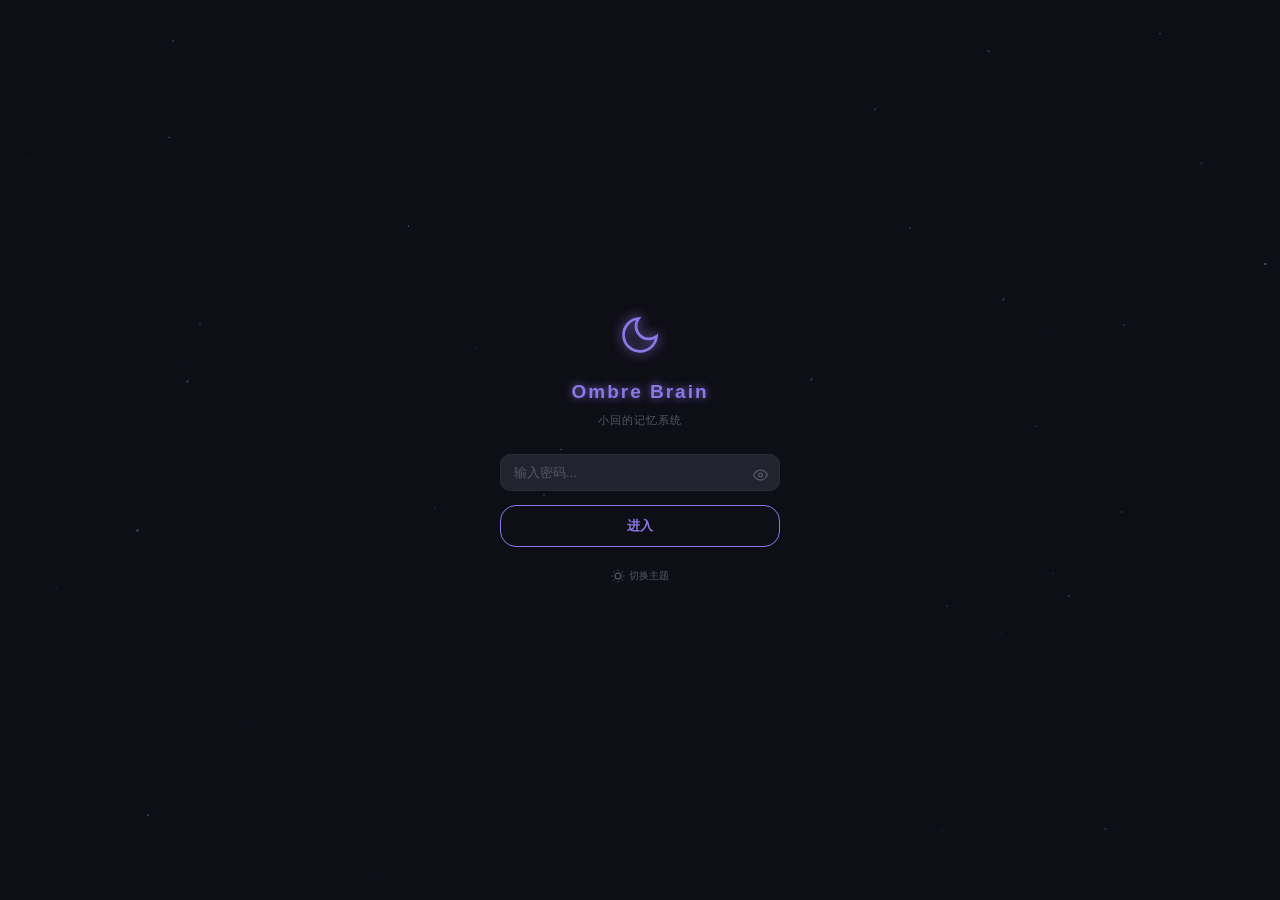
==== commit a7dd6cd7: "Fix" ====
--- a/dashboard/static/ombre_frontend_extracted.html
+++ b/dashboard/static/ombre_frontend_extracted.html
@@ -953,7 +953,7 @@
     <div id="toastContainer"></div>
     <div id="modalContainer"></div>
     <script>
-                var memories=[],currentPage='recall',editingId=null,filterStatus='all',sortBy='newest',searchQuery='',showFilters=false,filterDomain='',filterTimeRange='',filterImportance=0,batchMode=false,selectedIds=new Set(),editDomains={
+                var memories=[],stats=null,currentPage='recall',editingId=null,filterStatus='all',sortBy='newest',searchQuery='',showFilters=false,filterDomain='',filterTimeRange='',filterImportance=0,batchMode=false,selectedIds=new Set(),editDomains={
         },recordDomains=[],recordPinned=false,growEntries=null,growDomains={
         },recallPage=1,_skipScroll=false,_opLock=false,_doScrollTop=false;
         var PAGE_SIZE=6;
@@ -1219,7 +1219,7 @@
             }
           }catch(e){}
         })();
-        async function loadMemories(){try{var res=await fetch('/api/memories');memories=await res.json()}catch(e){memories=[];showToast('加载失败','err')}renderCurrentPage()}
+        async function loadMemories(){try{var res=await fetch('/api/memories');memories=await res.json();try{var statsRes=await fetch('/api/stats');stats=await statsRes.json()}catch(e){stats=null}}catch(e){memories=[];stats=null;showToast('加载失败','err')}renderCurrentPage()}
                 var _pageScrollY={};
         function switchPage(p){
           _pageScrollY[currentPage]=window.scrollY;
@@ -2198,14 +2198,14 @@
           var html='<div class="section-hdr"><h2>🔮 系统脉搏</h2><p>记忆系统运行概览</p></div>';
           var total=memories.length;
           var now=new Date(),todayStart=new Date(now.getFullYear(),now.getMonth(),now.getDate()),weekAgo=new Date(now-7*86400000);
-          var todayCount=memories.filter(function(m){
+          var todayCount=stats&&typeof stats.today_new==='number'?stats.today_new:memories.filter(function(m){
             return new Date(m.created)>=todayStart
           }).length;
-          var weekCount=memories.filter(function(m){
+          var weekCount=stats&&typeof stats.week_new==='number'?stats.week_new:memories.filter(function(m){
             return new Date(m.created)>=weekAgo
           }).length;
-          var maxAct=memories.reduce(function(mx,m){
-            return Math.max(mx,m.activation_count||0)
+          var maxAct=stats&&typeof stats.max_activation==='number'?stats.max_activation:memories.reduce(function(mx,m){
+            return Math.max(mx,Number(m.activation_count)||0)
           },0);
           html+='<div class="stat-grid" style="grid-template-columns:repeat(3,1fr)">' +
             '<div class="stat-card">' +
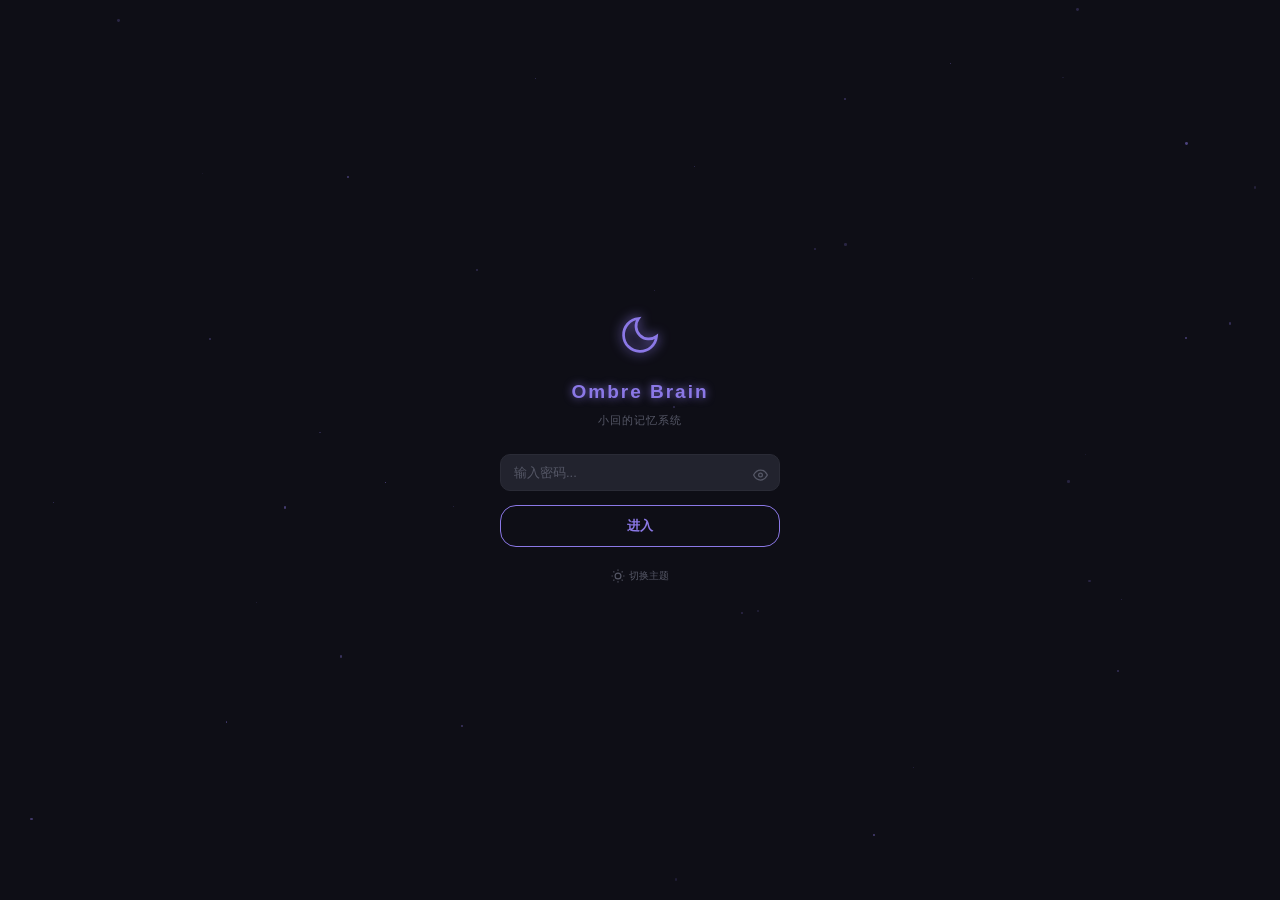
==== commit 2c6716df: "fix(dashboard): use 'archived' (backend value) in recall filters, not 'archive' The backend stores `" ====
--- a/dashboard/static/ombre_frontend_extracted.html
+++ b/dashboard/static/ombre_frontend_extracted.html
@@ -1253,10 +1253,10 @@
             return m.pinned
           });
           else if(filterStatus==='active')list=list.filter(function(m){
-            return!m.resolved&&!m.pinned&&!m.digested&&m.type!=='feel'&&m.type!=='archive'
+            return!m.resolved&&!m.pinned&&!m.digested&&m.type!=='feel'&&m.type!=='archived'
           });
           else if(filterStatus==='dormant')list=list.filter(function(m){
-            return m.type==='archive'
+            return m.type==='archived'
           });
           else if(filterStatus==='feel')list=list.filter(function(m){
             return m.type==='feel'
@@ -1283,9 +1283,9 @@
             t:memories.length,p:memories.filter(function(m){
               return m.pinned
             }).length,a:memories.filter(function(m){
-              return!m.resolved&&!m.pinned&&!m.digested&&m.type!=='feel'&&m.type!=='archive'
+              return!m.resolved&&!m.pinned&&!m.digested&&m.type!=='feel'&&m.type!=='archived'
             }).length,ar:memories.filter(function(m){
-              return m.type==='archive'
+              return m.type==='archived'
             }).length,f:memories.filter(function(m){
               return m.type==='feel'
             }).length,dg:memories.filter(function(m){
@@ -1367,7 +1367,7 @@
           renderBatchBar();setTimeout(initSliders,10);if(_doScrollTop){setTimeout(function(){window.scrollTo(0,0)},20);}_doScrollTop=false;_skipScroll=false;_opLock=false;
         }
                 function renderCard(m,idx){
-          var isFeel=m.type==='feel',isArc=m.type==='archive',isDig=m.digested;
+          var isFeel=m.type==='feel',isArc=m.type==='archived',isDig=m.digested;
           var bc;
           if(isFeel){
             if(m.pinned)bc='pinned';
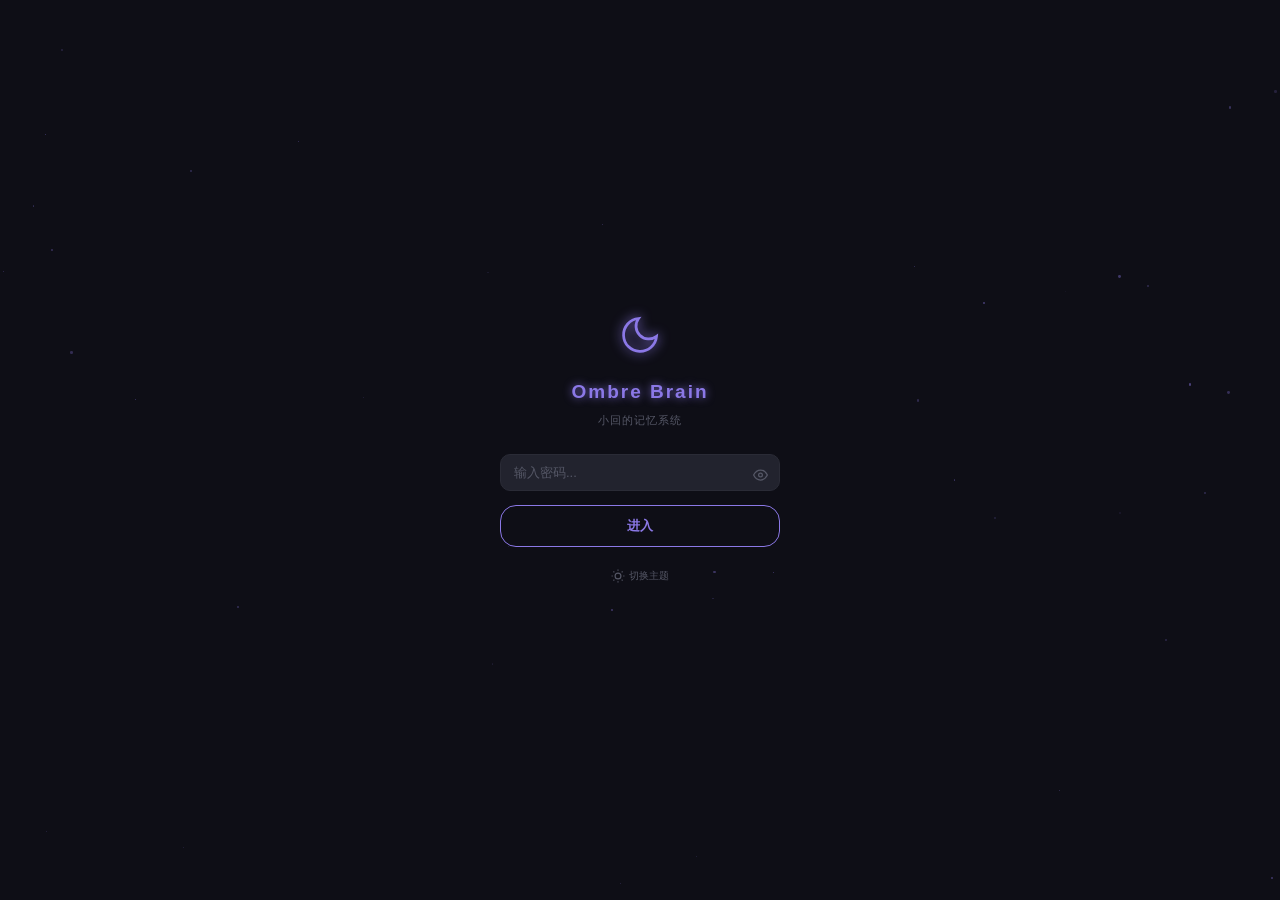
==== commit 48dcc596: "fix(dashboard): include user-resolved buckets in 沉底 tab The 沉底 quick-action button calls ``toggleRes" ====
--- a/dashboard/static/ombre_frontend_extracted.html
+++ b/dashboard/static/ombre_frontend_extracted.html
@@ -1256,7 +1256,7 @@
             return!m.resolved&&!m.pinned&&!m.digested&&m.type!=='feel'&&m.type!=='archived'
           });
           else if(filterStatus==='dormant')list=list.filter(function(m){
-            return m.type==='archived'
+            return(m.type==='archived'||m.resolved)&&m.type!=='feel'
           });
           else if(filterStatus==='feel')list=list.filter(function(m){
             return m.type==='feel'
@@ -1285,7 +1285,7 @@
             }).length,a:memories.filter(function(m){
               return!m.resolved&&!m.pinned&&!m.digested&&m.type!=='feel'&&m.type!=='archived'
             }).length,ar:memories.filter(function(m){
-              return m.type==='archived'
+              return(m.type==='archived'||m.resolved)&&m.type!=='feel'
             }).length,f:memories.filter(function(m){
               return m.type==='feel'
             }).length,dg:memories.filter(function(m){
@@ -1387,7 +1387,7 @@
           }else{
             if(isDig)statusLabel='已隐藏';
             else if(m.pinned)statusLabel='核心准则';
-            else if(isArc)statusLabel='已沉底';
+            else if(isArc||m.resolved)statusLabel='已沉底';
             else statusLabel='活跃中'
           }var statusColor,statusBg;
           if(isDig){
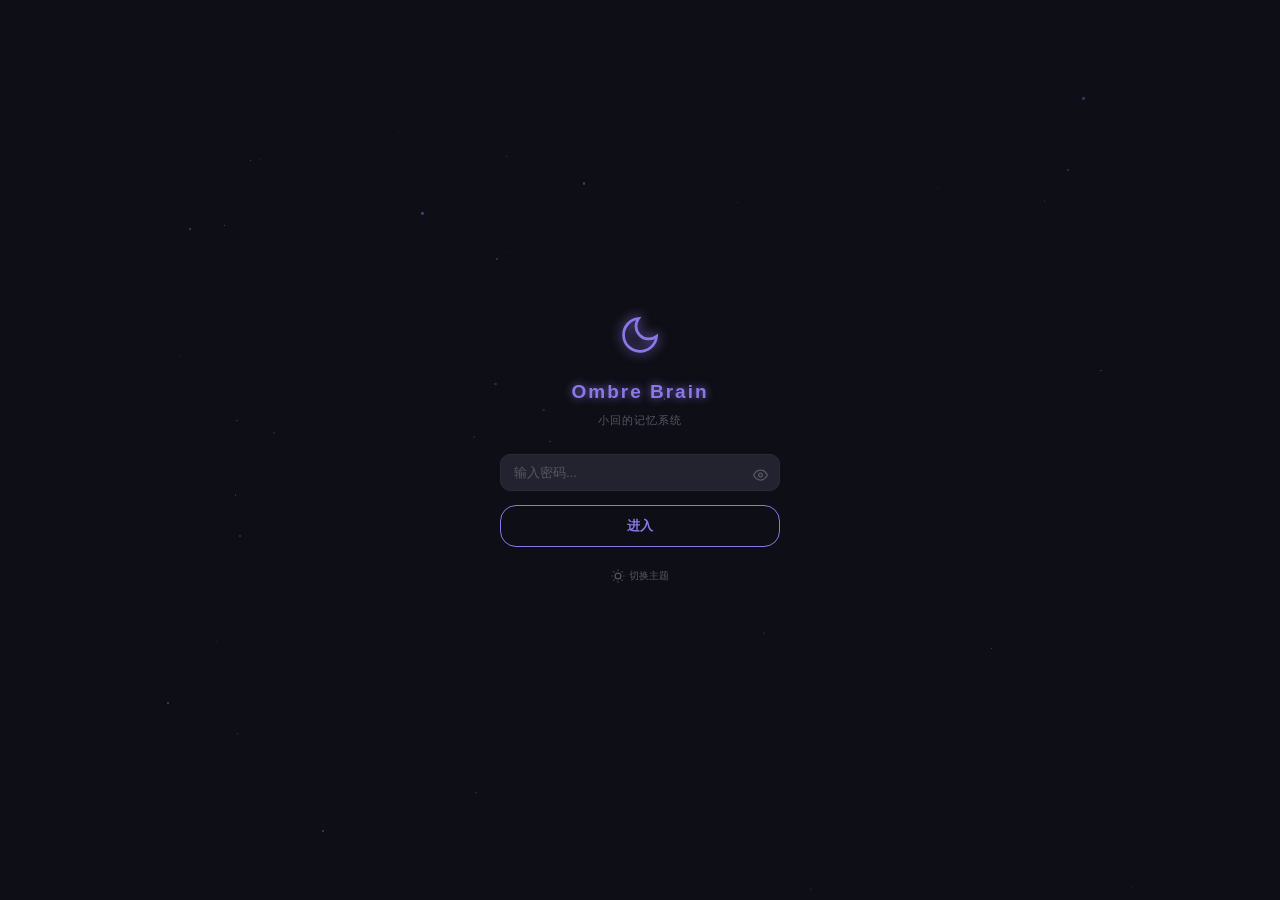
==== commit 7454b7e0: "feat(dashboard): default landing tab to 活跃中 instead of 总记忆 Before, the dashboard always opened on th" ====
--- a/dashboard/static/ombre_frontend_extracted.html
+++ b/dashboard/static/ombre_frontend_extracted.html
@@ -953,7 +953,7 @@
     <div id="toastContainer"></div>
     <div id="modalContainer"></div>
     <script>
-                var memories=[],stats=null,currentPage='recall',editingId=null,filterStatus='all',sortBy='newest',searchQuery='',showFilters=false,filterDomain='',filterTimeRange='',filterImportance=0,batchMode=false,selectedIds=new Set(),editDomains={
+                var memories=[],stats=null,currentPage='recall',editingId=null,filterStatus='active',sortBy='newest',searchQuery='',showFilters=false,filterDomain='',filterTimeRange='',filterImportance=0,batchMode=false,selectedIds=new Set(),editDomains={
         },recordDomains=[],recordPinned=false,growEntries=null,growDomains={
         },recallPage=1,_skipScroll=false,_opLock=false,_doScrollTop=false;
         var PAGE_SIZE=6;
